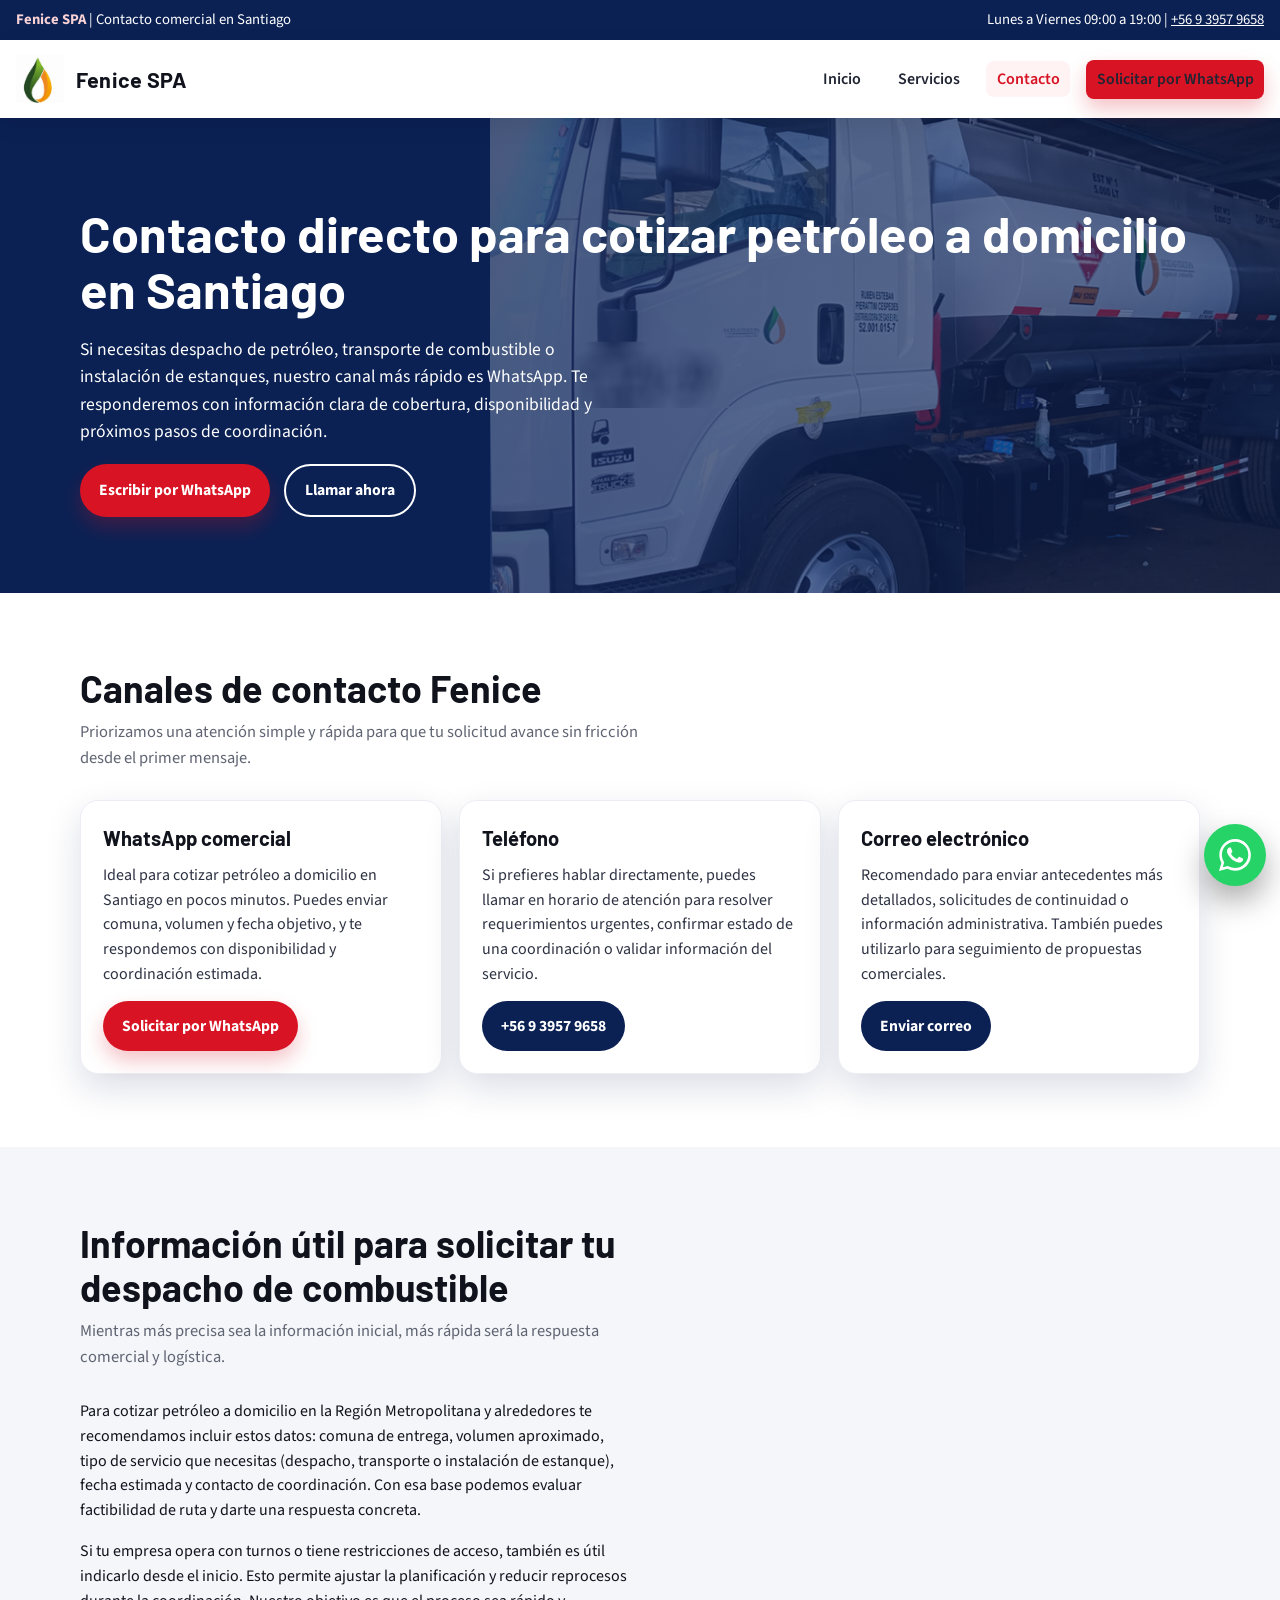
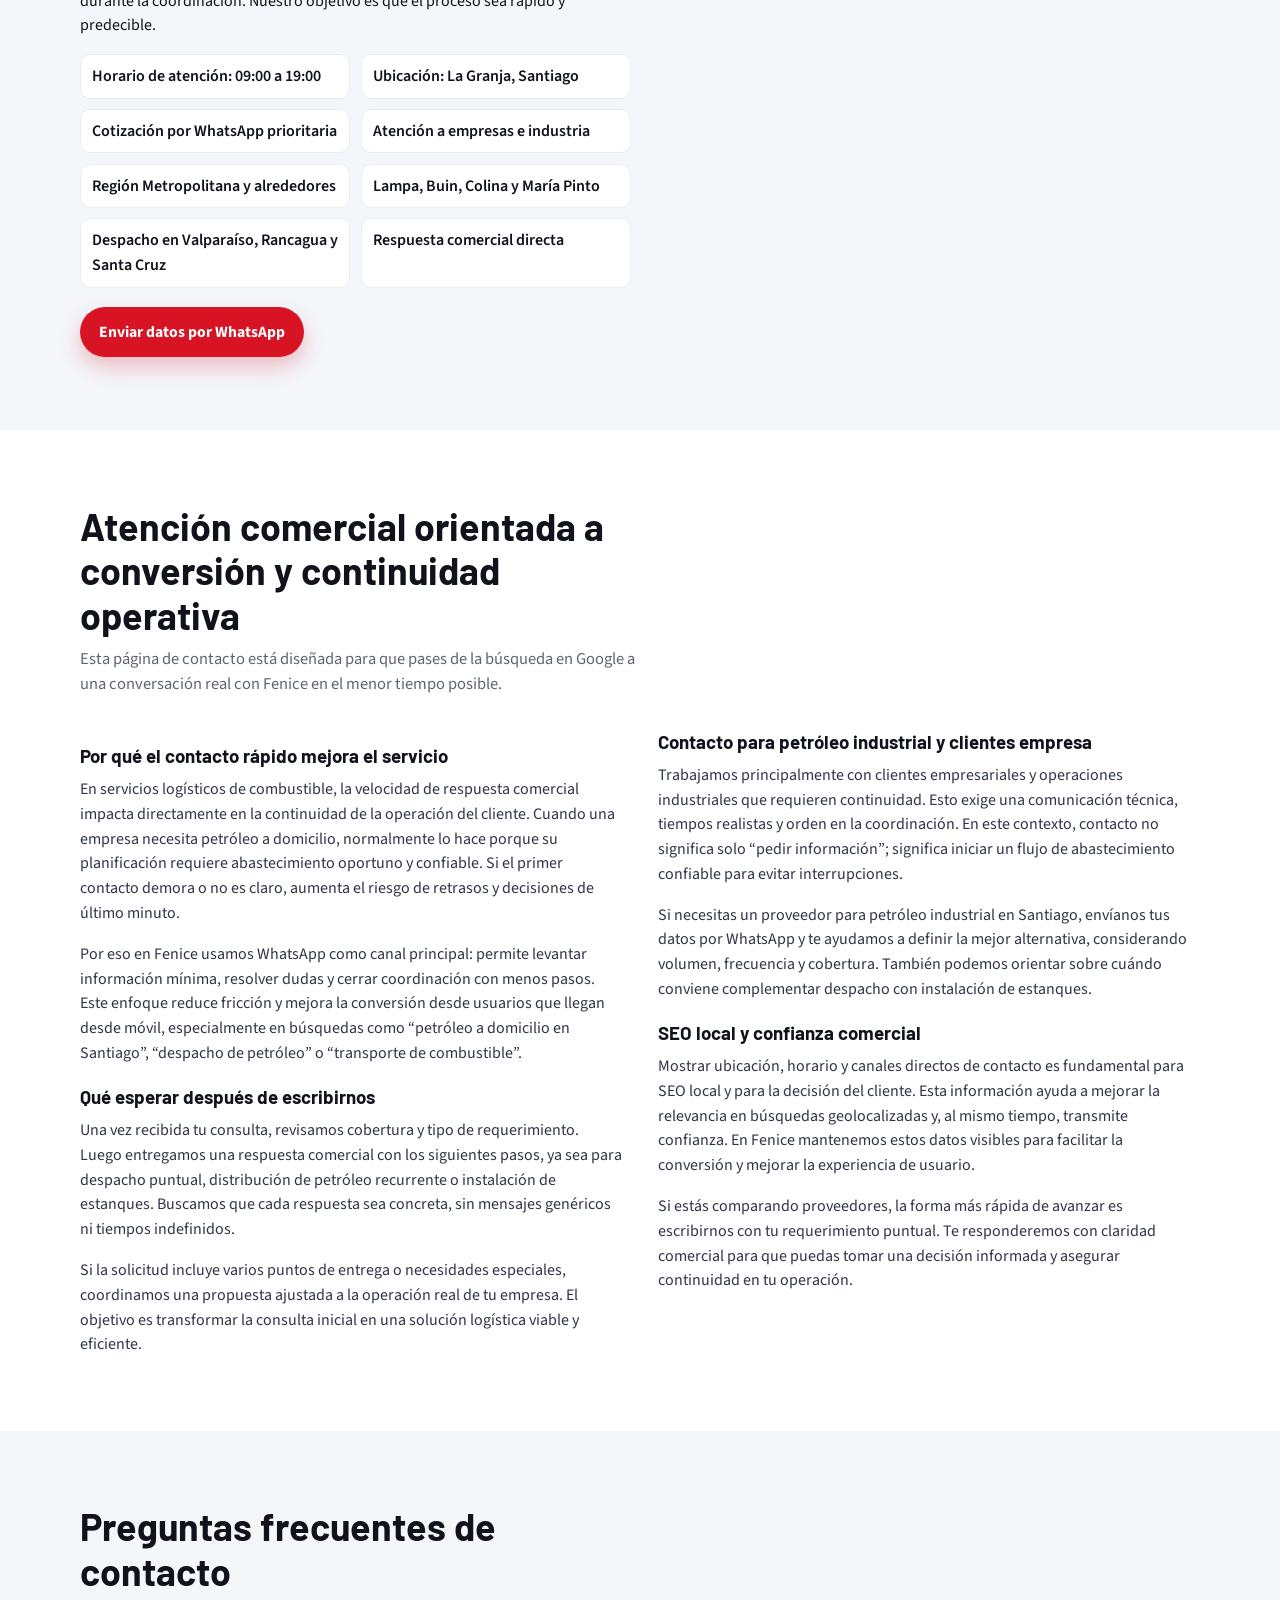
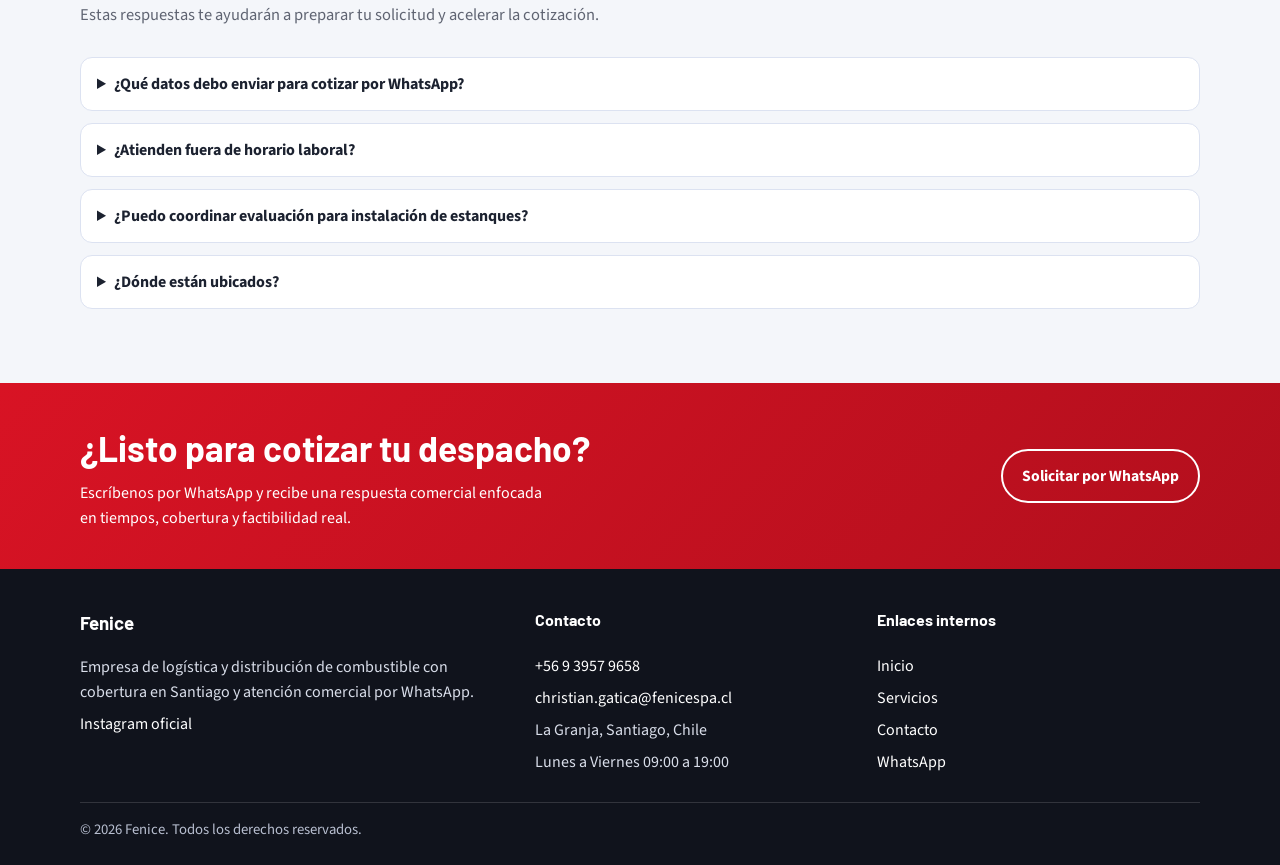
==== contacto.html @ d40573ff "feat: optimiza sitio fenicespa (seo ux conversion whatsapp)" ====
<!DOCTYPE html>
<html lang="es-CL">
<head>
  <meta charset="utf-8">
  <meta name="viewport" content="width=device-width, initial-scale=1">
  <title>Contacto Fenice SPA | Cotiza Petróleo a Domicilio en Santiago</title>
  <meta name="description" content="Contacto directo de Fenice SPA para cotizar petróleo a domicilio, transporte de combustible e instalación de estanques en Santiago. WhatsApp y teléfono disponibles.">
  <meta name="keywords" content="contacto petróleo a domicilio en Santiago, cotizar despacho de petróleo, WhatsApp combustible, Fenice SPA">
  <link rel="canonical" href="https://fenicespa.cl/contacto.html">
  <meta property="og:type" content="website">
  <meta property="og:title" content="Contacto Fenice SPA | Cotiza Petróleo a Domicilio">
  <meta property="og:description" content="Habla por WhatsApp con Fenice SPA y coordina tu despacho de combustible en Santiago.">
  <meta property="og:url" content="https://fenicespa.cl/contacto.html">
  <meta property="og:image" content="https://fenicespa.cl/img/carousel-bg-1.jpg">
  <meta name="twitter:card" content="summary_large_image">
  <meta name="twitter:title" content="Contacto Fenice SPA | Cotiza Petróleo a Domicilio">
  <meta name="twitter:description" content="Canales de contacto para despacho de petróleo y transporte de combustible en Santiago.">
  <link rel="icon" href="img/favicon.ico" type="image/x-icon">
  <link rel="preconnect" href="https://fonts.googleapis.com">
  <link rel="preconnect" href="https://fonts.gstatic.com" crossorigin>
  <link href="https://fonts.googleapis.com/css2?family=Barlow:wght@600;700;800&amp;family=Source+Sans+3:wght@400;600;700&amp;display=swap" rel="stylesheet">
  <link rel="stylesheet" href="css/style.css">
  <script type="application/ld+json">
    {
      "@context": "https://schema.org",
      "@graph": [
        {
          "@type": "LocalBusiness",
          "@id": "https://fenicespa.cl/#business",
          "name": "Fenice SPA",
          "url": "https://fenicespa.cl/",
          "telephone": "+56 9 3957 9658",
          "email": "christian.gatica@fenicespa.cl",
          "address": {
            "@type": "PostalAddress",
            "addressLocality": "La Granja",
            "addressRegion": "Santiago",
            "addressCountry": "CL"
          },
          "areaServed": [
            "Región Metropolitana",
            "Lampa",
            "Buin",
            "Colina",
            "María Pinto",
            "Valparaíso",
            "Rancagua",
            "Santa Cruz"
          ],
          "openingHours": "Mo-Fr 09:00-19:00",
          "contactPoint": {
            "@type": "ContactPoint",
            "telephone": "+56 9 3957 9658",
            "contactType": "customer service",
            "availableLanguage": "es"
          }
        },
        {
          "@type": "ContactPage",
          "name": "Contacto Fenice SPA",
          "url": "https://fenicespa.cl/contacto.html",
          "mainEntity": { "@id": "https://fenicespa.cl/#business" }
        },
        {
          "@type": "FAQPage",
          "mainEntity": [
            {
              "@type": "Question",
              "name": "¿Qué datos debo enviar para cotizar por WhatsApp?",
              "acceptedAnswer": {
                "@type": "Answer",
                "text": "Para cotizar rápido, envía comuna, volumen aproximado, tipo de servicio requerido y fecha estimada de despacho."
              }
            },
            {
              "@type": "Question",
              "name": "¿Atienden fuera de horario laboral?",
              "acceptedAnswer": {
                "@type": "Answer",
                "text": "El horario de atención comercial es de lunes a viernes de 09:00 a 19:00."
              }
            },
            {
              "@type": "Question",
              "name": "¿Puedo pedir visita para evaluar instalación de estanques?",
              "acceptedAnswer": {
                "@type": "Answer",
                "text": "Sí. Se puede coordinar una evaluación para definir la mejor alternativa de estanque según el consumo y espacio disponible."
              }
            }
          ]
        }
      ]
    }
  </script>
</head>
<body data-default-service="general">
  <a class="skip-link" href="#contenido">Ir al contenido principal</a>

  <div class="topbar">
    <div class="container">
      <div><strong>Fenice SPA</strong> | Contacto comercial en Santiago</div>
      <div>Lunes a Viernes 09:00 a 19:00 | <a href="tel:+56939579658">+56 9 3957 9658</a></div>
    </div>
  </div>

  <header class="site-header">
    <div class="container nav-wrap">
      <a class="brand" href="index.html" aria-label="Fenice SPA inicio">
        <img src="img/icon1.png" loading="eager" alt="Logo de Fenice SPA">
        <span>Fenice SPA</span>
      </a>
      <button class="menu-toggle" aria-label="Abrir menú" aria-expanded="false" aria-controls="menu-principal">
        <span></span><span></span><span></span>
      </button>
      <ul class="nav-links" id="menu-principal">
        <li><a href="index.html">Inicio</a></li>
        <li><a href="service.html">Servicios</a></li>
        <li><a href="contacto.html" aria-current="page">Contacto</a></li>
        <li><a class="btn btn-primary js-wa-link" href="https://wa.me/56939579658">Solicitar por WhatsApp</a></li>
      </ul>
    </div>
  </header>

  <main id="contenido">
    <section class="hero hero-contact">
      <div class="container">
        <h1>Contacto directo para cotizar petróleo a domicilio en Santiago</h1>
        <p>
          Si necesitas despacho de petróleo, transporte de combustible o instalación de estanques, nuestro canal más rápido es WhatsApp.
          Te responderemos con información clara de cobertura, disponibilidad y próximos pasos de coordinación.
        </p>
        <div class="hero-cta">
          <a class="btn btn-primary js-wa-link" href="https://wa.me/56939579658">Escribir por WhatsApp</a>
          <a class="btn btn-outline" href="tel:+56939579658">Llamar ahora</a>
        </div>
      </div>
    </section>

    <section class="section" id="canales-contacto">
      <div class="container">
        <header class="section-header">
          <h2>Canales de contacto Fenice</h2>
          <p>
            Priorizamos una atención simple y rápida para que tu solicitud avance sin fricción desde el primer mensaje.
          </p>
        </header>

        <div class="grid grid-3">
          <article class="card">
            <h3>WhatsApp comercial</h3>
            <p>
              Ideal para cotizar petróleo a domicilio en Santiago en pocos minutos. Puedes enviar comuna, volumen y fecha objetivo,
              y te respondemos con disponibilidad y coordinación estimada.
            </p>
            <div class="card-actions">
              <a class="btn btn-primary js-wa-link" href="https://wa.me/56939579658">Solicitar por WhatsApp</a>
            </div>
          </article>

          <article class="card">
            <h3>Teléfono</h3>
            <p>
              Si prefieres hablar directamente, puedes llamar en horario de atención para resolver requerimientos urgentes,
              confirmar estado de una coordinación o validar información del servicio.
            </p>
            <div class="card-actions">
              <a class="btn btn-secondary" href="tel:+56939579658">+56 9 3957 9658</a>
            </div>
          </article>

          <article class="card">
            <h3>Correo electrónico</h3>
            <p>
              Recomendado para enviar antecedentes más detallados, solicitudes de continuidad o información administrativa.
              También puedes utilizarlo para seguimiento de propuestas comerciales.
            </p>
            <div class="card-actions">
              <a class="btn btn-secondary" href="mailto:christian.gatica@fenicespa.cl">Enviar correo</a>
            </div>
          </article>
        </div>
      </div>
    </section>

    <section class="section section-light" id="datos-utiles">
      <div class="container grid grid-2">
        <div>
          <header class="section-header">
            <h2>Información útil para solicitar tu despacho de combustible</h2>
            <p>
              Mientras más precisa sea la información inicial, más rápida será la respuesta comercial y logística.
            </p>
          </header>
          <p>
            Para cotizar petróleo a domicilio en la Región Metropolitana y alrededores te recomendamos incluir estos datos: comuna de entrega, volumen aproximado,
            tipo de servicio que necesitas (despacho, transporte o instalación de estanque), fecha estimada y contacto de coordinación.
            Con esa base podemos evaluar factibilidad de ruta y darte una respuesta concreta.
          </p>
          <p>
            Si tu empresa opera con turnos o tiene restricciones de acceso, también es útil indicarlo desde el inicio. Esto permite ajustar
            la planificación y reducir reprocesos durante la coordinación. Nuestro objetivo es que el proceso sea rápido y predecible.
          </p>
          <ul class="coverage-list">
            <li>Horario de atención: 09:00 a 19:00</li>
            <li>Ubicación: La Granja, Santiago</li>
            <li>Cotización por WhatsApp prioritaria</li>
            <li>Atención a empresas e industria</li>
            <li>Región Metropolitana y alrededores</li>
            <li>Lampa, Buin, Colina y María Pinto</li>
            <li>Despacho en Valparaíso, Rancagua y Santa Cruz</li>
            <li>Respuesta comercial directa</li>
          </ul>
          <a class="btn btn-primary js-wa-link" href="https://wa.me/56939579658">Enviar datos por WhatsApp</a>
        </div>
        <div>
          <iframe
            class="map-embed"
            loading="lazy"
            title="Ubicación referencial de Fenice en La Granja, Santiago"
            referrerpolicy="no-referrer-when-downgrade"
            src="https://www.google.com/maps?q=La+Granja,+Santiago,+Chile&amp;output=embed"></iframe>
        </div>
      </div>
    </section>

    <section class="section" id="contenido-contacto">
      <div class="container">
        <header class="section-header">
          <h2>Atención comercial orientada a conversión y continuidad operativa</h2>
          <p>
            Esta página de contacto está diseñada para que pases de la búsqueda en Google a una conversación real con Fenice en el menor tiempo posible.
          </p>
        </header>

        <div class="content-columns">
          <h3>Por qué el contacto rápido mejora el servicio</h3>
          <p>
            En servicios logísticos de combustible, la velocidad de respuesta comercial impacta directamente en la continuidad de la operación del cliente.
            Cuando una empresa necesita petróleo a domicilio, normalmente lo hace porque su planificación requiere abastecimiento oportuno y confiable.
            Si el primer contacto demora o no es claro, aumenta el riesgo de retrasos y decisiones de último minuto.
          </p>
          <p>
            Por eso en Fenice usamos WhatsApp como canal principal: permite levantar información mínima, resolver dudas y cerrar coordinación con menos pasos.
            Este enfoque reduce fricción y mejora la conversión desde usuarios que llegan desde móvil, especialmente en búsquedas como
            “petróleo a domicilio en Santiago”, “despacho de petróleo” o “transporte de combustible”.
          </p>

          <h3>Qué esperar después de escribirnos</h3>
          <p>
            Una vez recibida tu consulta, revisamos cobertura y tipo de requerimiento. Luego entregamos una respuesta comercial con los siguientes pasos,
            ya sea para despacho puntual, distribución de petróleo recurrente o instalación de estanques. Buscamos que cada respuesta sea concreta,
            sin mensajes genéricos ni tiempos indefinidos.
          </p>
          <p>
            Si la solicitud incluye varios puntos de entrega o necesidades especiales, coordinamos una propuesta ajustada a la operación real de tu empresa.
            El objetivo es transformar la consulta inicial en una solución logística viable y eficiente.
          </p>

          <h3>Contacto para petróleo industrial y clientes empresa</h3>
          <p>
            Trabajamos principalmente con clientes empresariales y operaciones industriales que requieren continuidad. Esto exige una comunicación técnica,
            tiempos realistas y orden en la coordinación. En este contexto, contacto no significa solo “pedir información”; significa iniciar un flujo
            de abastecimiento confiable para evitar interrupciones.
          </p>
          <p>
            Si necesitas un proveedor para petróleo industrial en Santiago, envíanos tus datos por WhatsApp y te ayudamos a definir la mejor alternativa,
            considerando volumen, frecuencia y cobertura. También podemos orientar sobre cuándo conviene complementar despacho con instalación de estanques.
          </p>

          <h3>SEO local y confianza comercial</h3>
          <p>
            Mostrar ubicación, horario y canales directos de contacto es fundamental para SEO local y para la decisión del cliente.
            Esta información ayuda a mejorar la relevancia en búsquedas geolocalizadas y, al mismo tiempo, transmite confianza.
            En Fenice mantenemos estos datos visibles para facilitar la conversión y mejorar la experiencia de usuario.
          </p>
          <p>
            Si estás comparando proveedores, la forma más rápida de avanzar es escribirnos con tu requerimiento puntual.
            Te responderemos con claridad comercial para que puedas tomar una decisión informada y asegurar continuidad en tu operación.
          </p>
        </div>
      </div>
    </section>

    <section class="section section-light" id="faq-contacto">
      <div class="container">
        <header class="section-header">
          <h2>Preguntas frecuentes de contacto</h2>
          <p>Estas respuestas te ayudarán a preparar tu solicitud y acelerar la cotización.</p>
        </header>
        <div class="faq">
          <details>
            <summary>¿Qué datos debo enviar para cotizar por WhatsApp?</summary>
            <p>Comuna, volumen aproximado, tipo de servicio requerido y fecha estimada. Con eso podemos responder de forma más precisa.</p>
          </details>
          <details>
            <summary>¿Atienden fuera de horario laboral?</summary>
            <p>El horario de atención comercial es de lunes a viernes de 09:00 a 19:00.</p>
          </details>
          <details>
            <summary>¿Puedo coordinar evaluación para instalación de estanques?</summary>
            <p>Sí. Podemos revisar tu necesidad de almacenamiento y orientar la alternativa más conveniente para tu operación.</p>
          </details>
          <details>
            <summary>¿Dónde están ubicados?</summary>
            <p>Fenice opera desde La Granja, Santiago de Chile, con cobertura en distintas comunas del área metropolitana.</p>
          </details>
        </div>
      </div>
    </section>

    <section class="cta-band">
      <div class="container">
        <div>
          <h2>¿Listo para cotizar tu despacho?</h2>
          <p>Escríbenos por WhatsApp y recibe una respuesta comercial enfocada en tiempos, cobertura y factibilidad real.</p>
        </div>
        <a class="btn btn-outline js-wa-link" href="https://wa.me/56939579658">Solicitar por WhatsApp</a>
      </div>
    </section>
  </main>

  <footer class="footer">
    <div class="container">
      <div class="footer-grid">
        <section>
          <h3>Fenice</h3>
          <p>Empresa de logística y distribución de combustible con cobertura en Santiago y atención comercial por WhatsApp.</p>
          <p><a href="https://www.instagram.com/fenice.spa/" rel="noopener" target="_blank">Instagram oficial</a></p>
        </section>
        <section>
          <h4>Contacto</h4>
          <ul>
            <li><a href="tel:+56939579658">+56 9 3957 9658</a></li>
            <li><a href="mailto:christian.gatica@fenicespa.cl">christian.gatica@fenicespa.cl</a></li>
            <li>La Granja, Santiago, Chile</li>
            <li>Lunes a Viernes 09:00 a 19:00</li>
          </ul>
        </section>
        <section>
          <h4>Enlaces internos</h4>
          <ul>
            <li><a href="index.html">Inicio</a></li>
            <li><a href="service.html">Servicios</a></li>
            <li><a href="contacto.html">Contacto</a></li>
            <li><a class="js-wa-link" href="https://wa.me/56939579658">WhatsApp</a></li>
          </ul>
        </section>
      </div>
      <div class="copyright">
        © <span id="year-contact">2026</span> Fenice. Todos los derechos reservados.
      </div>
    </div>
  </footer>

  <a class="whatsapp-float js-wa-link" href="https://wa.me/56939579658" aria-label="Abrir WhatsApp de Fenice" rel="noopener" target="_blank">
    <svg viewBox="0 0 24 24" aria-hidden="true"><path d="M20.52 3.48A11.8 11.8 0 0 0 12.1 0C5.56 0 .23 5.32.23 11.86c0 2.09.55 4.13 1.58 5.93L0 24l6.38-1.67a11.85 11.85 0 0 0 5.67 1.45h.01c6.54 0 11.87-5.32 11.87-11.86 0-3.17-1.24-6.15-3.41-8.44Zm-8.46 18.3h-.01a9.86 9.86 0 0 1-5.01-1.37l-.36-.21-3.79 1 1.01-3.69-.23-.38a9.83 9.83 0 0 1-1.5-5.27c0-5.45 4.43-9.88 9.89-9.88 2.64 0 5.12 1.03 6.99 2.89a9.8 9.8 0 0 1 2.9 7c0 5.45-4.44 9.91-9.89 9.91Zm5.43-7.4c-.3-.15-1.76-.87-2.04-.97-.27-.1-.47-.15-.66.15-.2.3-.77.97-.94 1.17-.17.2-.35.22-.65.07-.3-.15-1.26-.46-2.39-1.46a9.04 9.04 0 0 1-1.67-2.08c-.18-.3-.02-.46.13-.61.14-.14.3-.35.45-.52.15-.18.2-.3.3-.5.1-.2.05-.37-.02-.52-.08-.15-.67-1.63-.93-2.23-.24-.57-.48-.49-.66-.5h-.56c-.2 0-.52.08-.79.38-.27.3-1.04 1.02-1.04 2.5 0 1.47 1.07 2.9 1.22 3.1.15.2 2.1 3.21 5.1 4.5.71.31 1.27.5 1.7.64.71.22 1.35.19 1.86.11.57-.08 1.76-.72 2-1.42.25-.7.25-1.3.17-1.42-.07-.12-.27-.2-.57-.35Z"/></svg>
    <span class="visually-hidden">WhatsApp</span>
  </a>

  <div class="mobile-cta" aria-label="Acciones rápidas">
    <a class="btn btn-primary js-wa-link" href="https://wa.me/56939579658">WhatsApp</a>
    <a class="btn btn-secondary" href="tel:+56939579658">Llamar ahora</a>
  </div>

  <script src="js/main.js?v=20260326-3" defer></script>
</body>
</html>
---- css/style.css ----
:root {
  --primary: #d81324;
  --secondary: #0b2154;
  --light: #f4f6fa;
  --dark: #10131c;
  --success: #13854c;
  --muted: #5f6472;
  --radius: 18px;
  --shadow: 0 14px 35px rgba(11, 33, 84, 0.15);
  --container: min(1120px, 92vw);
}

* {
  box-sizing: border-box;
}

html {
  scroll-behavior: smooth;
}

body {
  margin: 0;
  font-family: "Source Sans 3", "Segoe UI", sans-serif;
  color: var(--dark);
  background: #ffffff;
  line-height: 1.55;
}

a {
  color: inherit;
}

img {
  max-width: 100%;
  display: block;
}

.skip-link {
  position: absolute;
  left: -999px;
  top: 0;
  background: var(--dark);
  color: #fff;
  padding: 0.75rem 1rem;
  z-index: 2000;
}

.skip-link:focus {
  left: 0.5rem;
  top: 0.5rem;
}

.container {
  width: var(--container);
  margin: 0 auto;
}

/* Use wider spacing in top navigation bars so content sits closer to screen edges. */
.topbar .container,
.site-header .container.nav-wrap {
  width: min(1760px, 97.5vw);
}

.topbar {
  background: var(--secondary);
  color: #fff;
  font-size: 0.92rem;
}

.topbar .container {
  display: flex;
  justify-content: space-between;
  align-items: center;
  gap: 0.8rem;
  padding: 0.55rem 0;
  flex-wrap: wrap;
}

.topbar strong {
  color: #f9d2d5;
}

.site-header {
  position: sticky;
  top: 0;
  z-index: 1100;
  background: #fff;
  box-shadow: 0 8px 22px rgba(17, 17, 17, 0.08);
}

.nav-wrap {
  display: flex;
  align-items: center;
  justify-content: space-between;
  gap: 0.8rem;
  min-height: 78px;
}

.brand {
  display: inline-flex;
  align-items: center;
  gap: 0.75rem;
  text-decoration: none;
}

.brand img {
  width: 48px;
  height: 48px;
}

.brand span {
  font-family: "Barlow", sans-serif;
  font-weight: 700;
  font-size: 1.35rem;
  letter-spacing: 0.01em;
}

.menu-toggle {
  border: 1px solid #d6dbe8;
  border-radius: 10px;
  background: #fff;
  padding: 0.55rem 0.7rem;
  display: none;
  cursor: pointer;
}

.menu-toggle span {
  display: block;
  width: 20px;
  height: 2px;
  margin: 3px 0;
  background: var(--dark);
}

.nav-links {
  display: flex;
  align-items: center;
  gap: 1rem;
  list-style: none;
  margin: 0;
  padding: 0;
}

.nav-links a {
  text-decoration: none;
  font-weight: 600;
  color: #202533;
  padding: 0.45rem 0.65rem;
  border-radius: 8px;
}

.nav-links a[aria-current="page"],
.nav-links a:hover,
.nav-links a:focus-visible {
  color: var(--primary);
  background: #fff3f4;
}

.btn {
  display: inline-flex;
  align-items: center;
  justify-content: center;
  gap: 0.45rem;
  border-radius: 999px;
  border: 0;
  padding: 0.8rem 1.2rem;
  text-decoration: none;
  cursor: pointer;
  pointer-events: auto;
  position: relative;
  z-index: 3;
  font-weight: 700;
  font-size: 0.98rem;
  transition: transform 0.2s ease, box-shadow 0.2s ease;
}

.btn:hover,
.btn:focus-visible {
  transform: translateY(-1px);
}

.btn-primary {
  background: var(--primary);
  color: #fff;
  box-shadow: 0 10px 20px rgba(216, 19, 36, 0.25);
}

.btn-primary:hover,
.btn-primary:focus-visible {
  box-shadow: 0 14px 24px rgba(216, 19, 36, 0.3);
}

.btn-secondary {
  background: var(--secondary);
  color: #fff;
}

.btn-outline {
  border: 2px solid #fff;
  color: #fff;
  background: transparent;
}

.hero {
  position: relative;
  color: #fff;
  background:
    linear-gradient(115deg, rgba(11, 33, 84, 0.9), rgba(11, 33, 84, 0.5)),
    url("../img/carousel-bg-1.jpg") center / cover no-repeat;
}

.hero-contact {
  background:
    linear-gradient(108deg, rgba(11, 33, 84, 0.86), rgba(11, 33, 84, 0.55)),
    url("../img/service-1.jpg") right center / auto 125% no-repeat,
    #0b2154;
}

.hero .container {
  padding: 5.4rem 0 4.7rem;
}

.hero h1 {
  margin: 0;
  font-family: "Barlow", sans-serif;
  font-size: clamp(1.85rem, 5.8vw, 3.15rem);
  line-height: 1.12;
}

.hero p {
  margin: 1.15rem 0;
  max-width: 58ch;
  font-size: 1.1rem;
}

.hero-list {
  margin: 1.2rem 0 1.6rem;
  padding: 0;
  list-style: none;
  display: grid;
  grid-template-columns: repeat(2, minmax(0, 1fr));
  gap: 0.55rem;
  max-width: 700px;
}

.hero-list li {
  background: rgba(255, 255, 255, 0.13);
  border: 1px solid rgba(255, 255, 255, 0.22);
  border-radius: 12px;
  padding: 0.6rem 0.7rem;
  font-weight: 600;
}

.hero-cta {
  display: flex;
  gap: 0.85rem;
  flex-wrap: wrap;
}

.section {
  padding: 4.6rem 0;
}

.section-light {
  background: var(--light);
}

.section-header {
  max-width: 70ch;
  margin-bottom: 1.8rem;
}

.section-header h2 {
  margin: 0 0 0.6rem;
  font-family: "Barlow", sans-serif;
  font-size: clamp(1.55rem, 3vw, 2.35rem);
  line-height: 1.18;
}

.section-header p {
  margin: 0;
  color: var(--muted);
  font-size: 1.03rem;
}

.grid {
  display: grid;
  gap: 1.1rem;
}

.service-grid {
  align-items: stretch;
}

.grid-3 {
  grid-template-columns: repeat(3, minmax(0, 1fr));
}

.grid-2 {
  grid-template-columns: repeat(2, minmax(0, 1fr));
}

.card {
  background: #fff;
  border-radius: var(--radius);
  padding: 1.35rem;
  box-shadow: var(--shadow);
  border: 1px solid #eceef4;
}

.card h3 {
  margin: 0 0 0.55rem;
  font-family: "Barlow", sans-serif;
  font-size: 1.26rem;
}

.card p {
  margin: 0 0 0.9rem;
  color: #2d3242;
}

.card ul {
  margin: 0 0 1rem;
  padding-left: 1.1rem;
}

.card li {
  margin-bottom: 0.35rem;
}

.card-actions {
  display: flex;
  gap: 0.65rem;
  flex-wrap: wrap;
  position: relative;
  z-index: 3;
}

.service-image {
  width: 100%;
  height: 250px;
  border-radius: 14px;
  object-fit: cover;
  object-position: center;
  background: #e8edf6;
}

.service-card {
  display: flex;
  flex-direction: column;
  height: 100%;
}

.service-card .card-actions {
  margin-top: auto;
}

.service-card .btn {
  min-height: 52px;
}

.service-card--truck .service-image {
  object-position: center 52%;
}

.service-card--transport .service-image {
  object-position: center 48%;
}

.service-card--tank .service-image {
  object-position: center 50%;
}

.coverage-list {
  display: grid;
  grid-template-columns: repeat(2, minmax(0, 1fr));
  gap: 0.65rem;
  margin: 1rem 0 1.2rem;
  padding: 0;
  list-style: none;
}

.coverage-list li {
  background: #fff;
  border-radius: 10px;
  border: 1px solid #e9edf7;
  padding: 0.55rem 0.7rem;
  font-weight: 600;
}

.map-embed {
  width: 100%;
  min-height: 340px;
  border: 0;
  border-radius: var(--radius);
}

.process {
  counter-reset: step;
}

.process .card h3::before {
  counter-increment: step;
  content: counter(step) ". ";
  color: var(--primary);
}

.content-columns {
  columns: 2;
  gap: 2.2rem;
}

.content-columns h3 {
  break-after: avoid;
  margin: 0.9rem 0 0.45rem;
  font-family: "Barlow", sans-serif;
}

.content-columns p {
  margin: 0 0 1rem;
  color: #2f3546;
}

.faq {
  display: grid;
  gap: 0.75rem;
}

.faq details {
  background: #fff;
  border: 1px solid #dce2f1;
  border-radius: 12px;
  padding: 0.85rem 1rem;
}

.faq summary {
  cursor: pointer;
  font-weight: 700;
  color: #1c2230;
}

.faq p {
  margin: 0.7rem 0 0;
  color: #364059;
}

.cta-band {
  background: linear-gradient(130deg, var(--primary), #b20f1d);
  color: #fff;
}

.cta-band .container {
  display: flex;
  justify-content: space-between;
  align-items: center;
  gap: 1rem;
  flex-wrap: wrap;
  padding: 2.4rem 0;
}

.cta-band h2 {
  margin: 0;
  font-family: "Barlow", sans-serif;
  font-size: clamp(1.45rem, 3.8vw, 2.2rem);
}

.cta-band p {
  margin: 0.35rem 0 0;
  max-width: 60ch;
}

.footer {
  background: var(--dark);
  color: #d9deea;
}

.footer .container {
  padding: 2.4rem 0 1.4rem;
}

.footer-grid {
  display: grid;
  grid-template-columns: 1.35fr 1fr 1fr;
  gap: 1.2rem;
}

.footer h3,
.footer h4 {
  margin-top: 0;
  font-family: "Barlow", sans-serif;
  color: #fff;
}

.footer p,
.footer li {
  margin: 0.45rem 0;
}

.footer ul {
  list-style: none;
  padding: 0;
  margin: 0;
}

.footer a {
  color: #fff;
  text-decoration: none;
}

.footer a:hover,
.footer a:focus-visible {
  color: #ffd0d5;
}

.copyright {
  border-top: 1px solid rgba(255, 255, 255, 0.14);
  margin-top: 1.3rem;
  padding-top: 1rem;
  font-size: 0.92rem;
  color: #b8bfd0;
}

.whatsapp-float {
  position: fixed;
  right: 14px;
  bottom: 14px;
  width: 62px;
  height: 62px;
  z-index: 1200;
  border-radius: 50%;
  display: inline-flex;
  align-items: center;
  justify-content: center;
  background: #25d366;
  box-shadow: 0 15px 30px rgba(17, 17, 17, 0.35);
}

.whatsapp-float svg {
  width: 32px;
  height: 32px;
  fill: #fff;
}

.mobile-cta {
  display: none;
}

.visually-hidden {
  position: absolute;
  width: 1px;
  height: 1px;
  padding: 0;
  margin: -1px;
  overflow: hidden;
  clip: rect(0, 0, 0, 0);
  white-space: nowrap;
  border: 0;
}

@media (max-width: 1024px) {
  .grid-3 {
    grid-template-columns: repeat(2, minmax(0, 1fr));
  }

  .content-columns {
    columns: 1;
  }

  .footer-grid {
    grid-template-columns: repeat(2, minmax(0, 1fr));
  }
}

@media (max-width: 768px) {
  .menu-toggle {
    display: inline-block;
  }

  .nav-links {
    position: absolute;
    left: 0;
    right: 0;
    top: 78px;
    background: #fff;
    border-bottom: 1px solid #ebeff8;
    flex-direction: column;
    align-items: flex-start;
    padding: 0.7rem 4vw 1rem;
    gap: 0.35rem;
    display: none;
  }

  .nav-links.is-open {
    display: flex;
  }

  .hero .container {
    padding: 4.2rem 0 3.7rem;
  }

  .hero-contact {
    background:
      linear-gradient(115deg, rgba(11, 33, 84, 0.9), rgba(11, 33, 84, 0.58)),
      url("../img/service-1.jpg") center / cover no-repeat;
  }

  .hero-list {
    grid-template-columns: 1fr;
  }

  .service-image {
    height: 220px;
  }

  .grid-3,
  .grid-2,
  .coverage-list,
  .footer-grid {
    grid-template-columns: 1fr;
  }

  .section {
    padding: 3.8rem 0;
  }

  .mobile-cta {
    position: fixed;
    left: 0;
    right: 0;
    bottom: 0;
    background: rgba(11, 33, 84, 0.98);
    padding: 0.55rem 0.7rem;
    display: grid;
    grid-template-columns: 1fr 1fr;
    gap: 0.5rem;
    z-index: 1150;
  }

  .mobile-cta .btn {
    border-radius: 10px;
    padding: 0.75rem 0.65rem;
    font-size: 0.9rem;
  }

  .whatsapp-float {
    bottom: 78px;
  }

  .footer .container {
    padding-bottom: 5.8rem;
  }
}
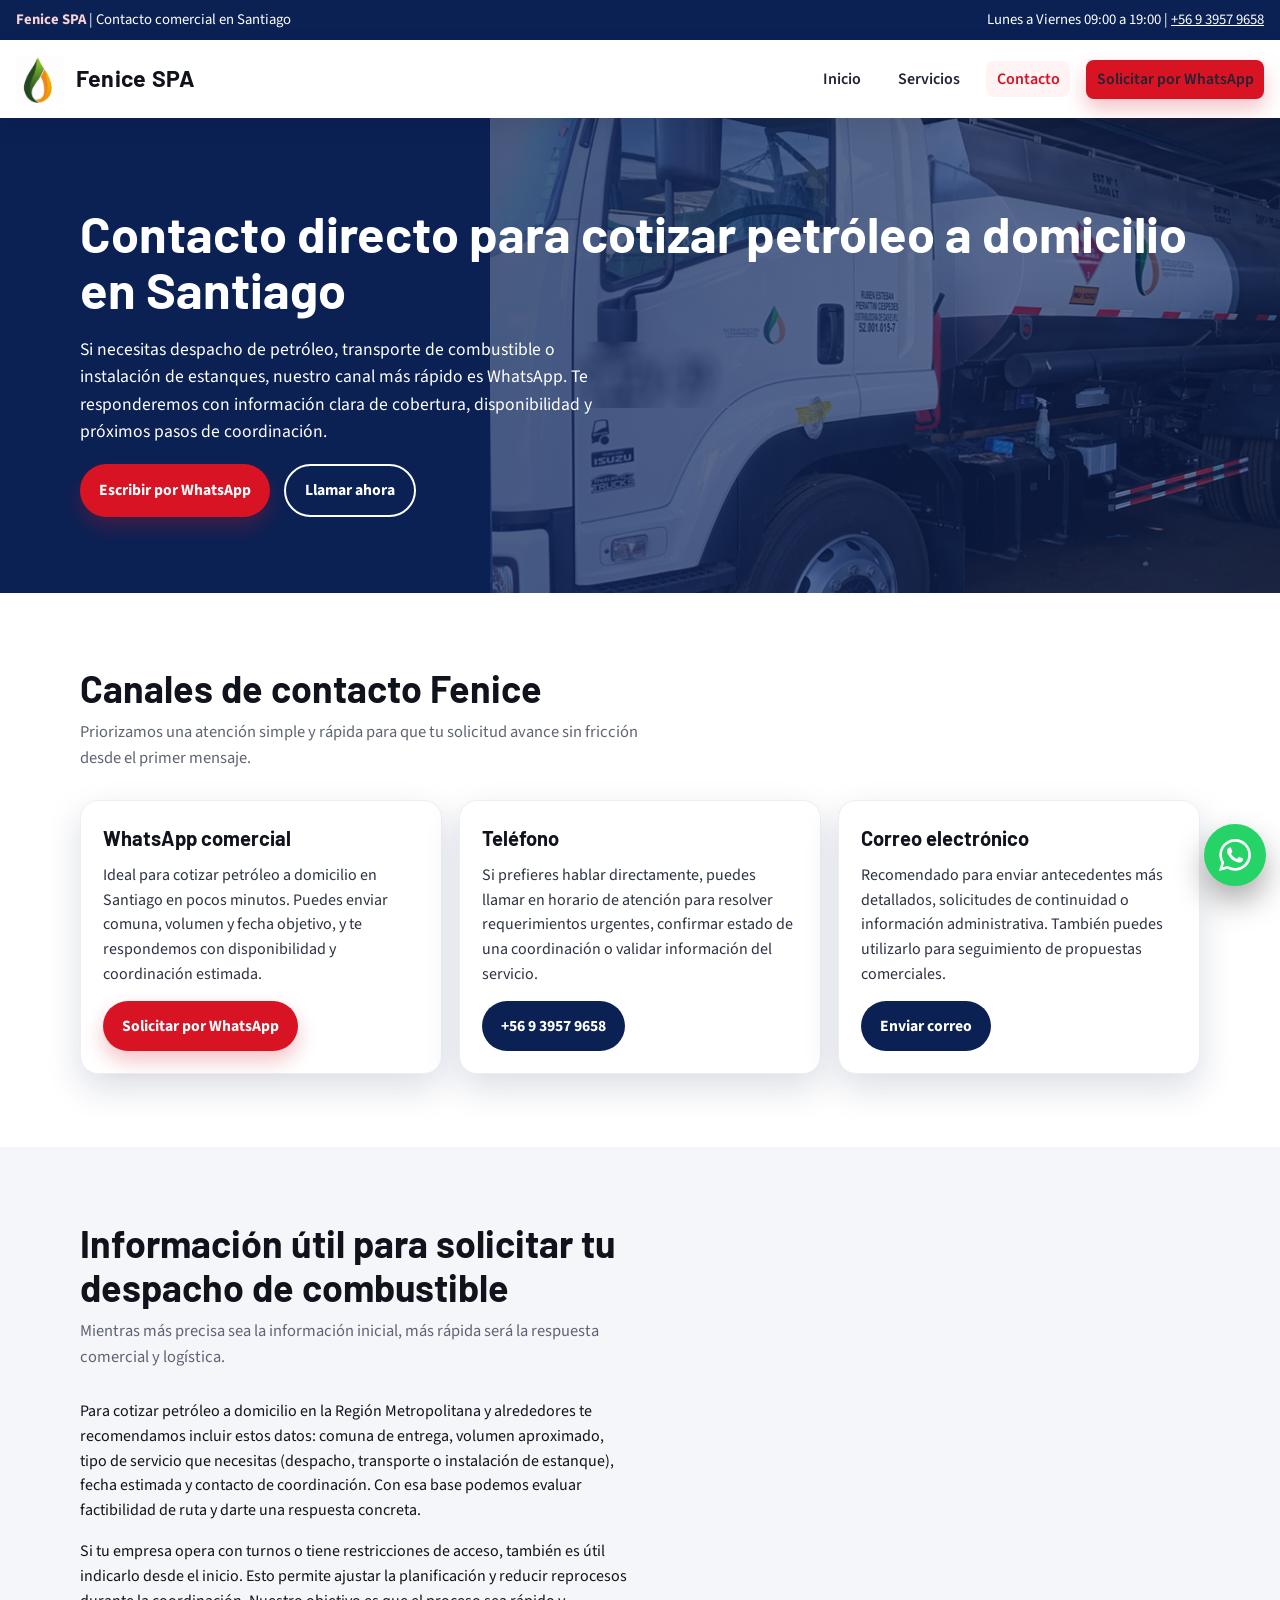
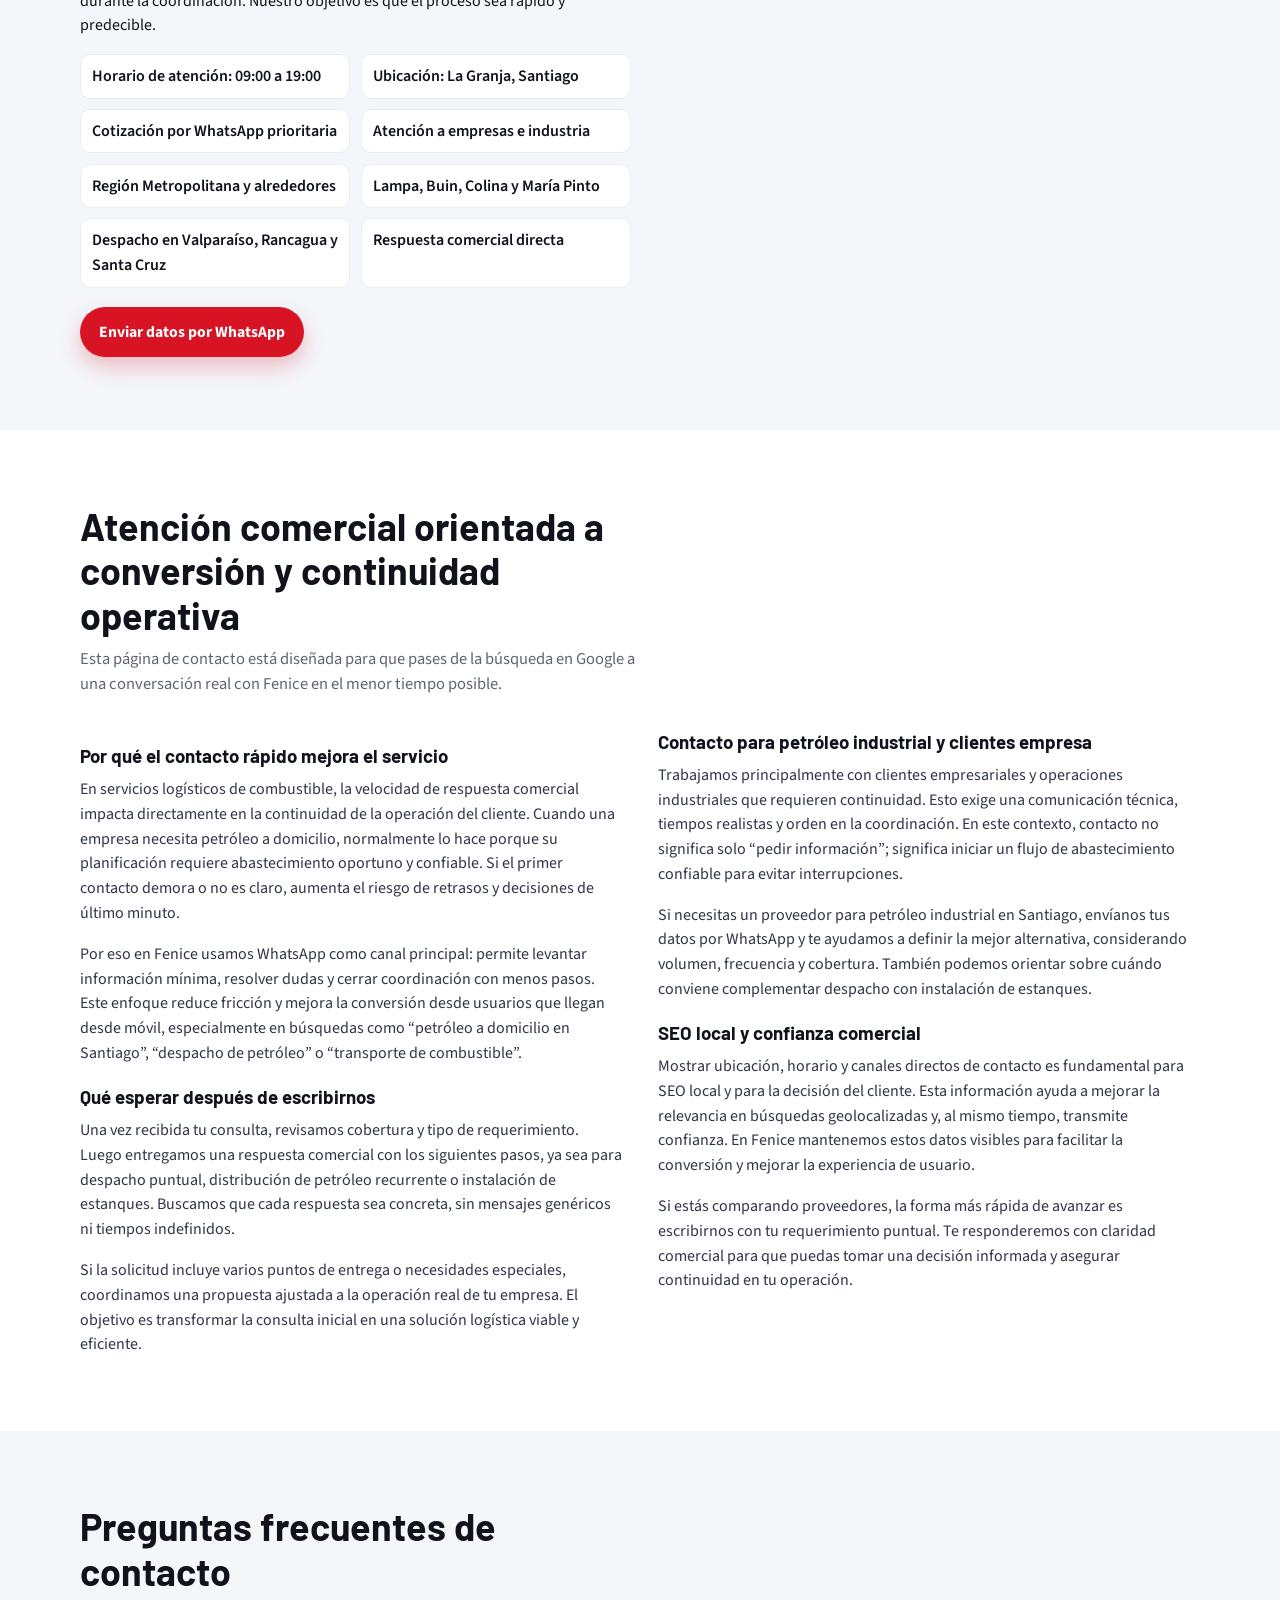
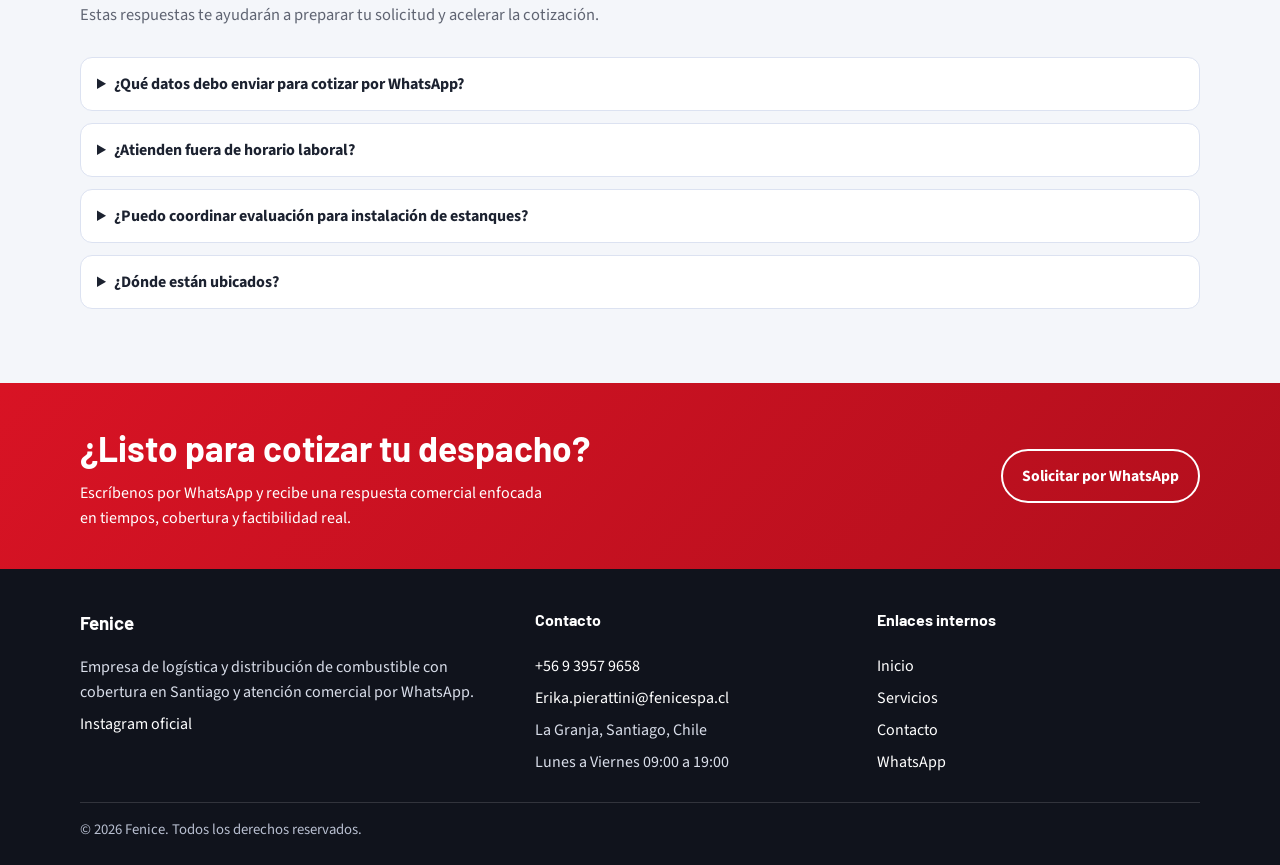
==== commit f89e0dac: "Actualiza sitio y agrega CNAME de dominio" ====
--- a/contacto.html
+++ b/contacto.html
@@ -30,7 +30,7 @@
           "name": "Fenice SPA",
           "url": "https://fenicespa.cl/",
           "telephone": "+56 9 3957 9658",
-          "email": "christian.gatica@fenicespa.cl",
+          "email": "Erika.pierattini@fenicespa.cl",
           "address": {
             "@type": "PostalAddress",
             "addressLocality": "La Granja",
@@ -176,7 +176,7 @@
               También puedes utilizarlo para seguimiento de propuestas comerciales.
             </p>
             <div class="card-actions">
-              <a class="btn btn-secondary" href="mailto:christian.gatica@fenicespa.cl">Enviar correo</a>
+              <a class="btn btn-secondary js-email-link" href="mailto:Erika.pierattini@fenicespa.cl?subject=Cotizaci%C3%B3n%20Fenice">Enviar correo</a>
             </div>
           </article>
         </div>
@@ -332,7 +332,7 @@
           <h4>Contacto</h4>
           <ul>
             <li><a href="tel:+56939579658">+56 9 3957 9658</a></li>
-            <li><a href="mailto:christian.gatica@fenicespa.cl">christian.gatica@fenicespa.cl</a></li>
+            <li><a class="js-email-link" href="mailto:Erika.pierattini@fenicespa.cl?subject=Cotizaci%C3%B3n%20Fenice">Erika.pierattini@fenicespa.cl</a></li>
             <li>La Granja, Santiago, Chile</li>
             <li>Lunes a Viernes 09:00 a 19:00</li>
           </ul>
@@ -363,6 +363,6 @@
     <a class="btn btn-secondary" href="tel:+56939579658">Llamar ahora</a>
   </div>
 
-  <script src="js/main.js?v=20260326-3" defer></script>
+  <script src="js/main.js?v=20260326-4" defer></script>
 </body>
 </html>
--- a/css/style.css
+++ b/css/style.css
@@ -111,7 +111,7 @@
 .brand span {
   font-family: "Barlow", sans-serif;
   font-weight: 700;
-  font-size: 1.35rem;
+  font-size: 1.45rem;
   letter-spacing: 0.01em;
 }
 
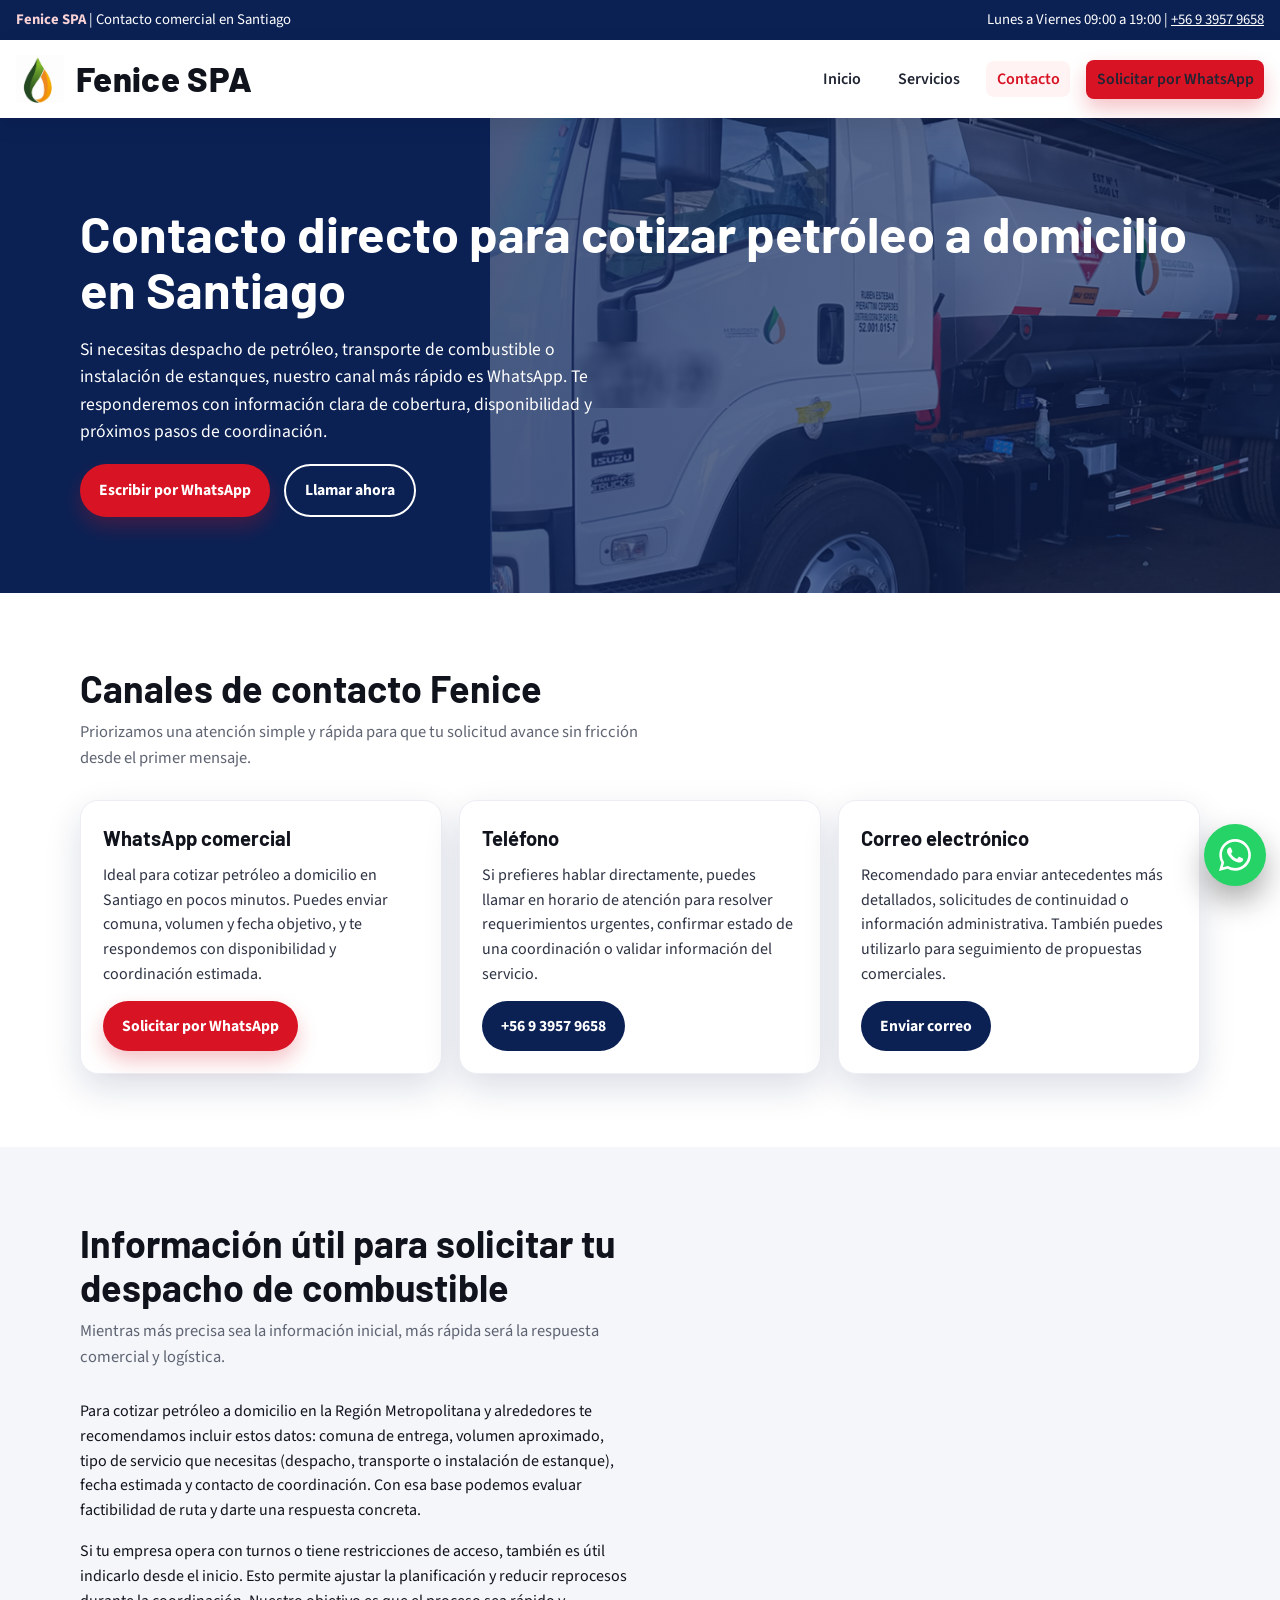
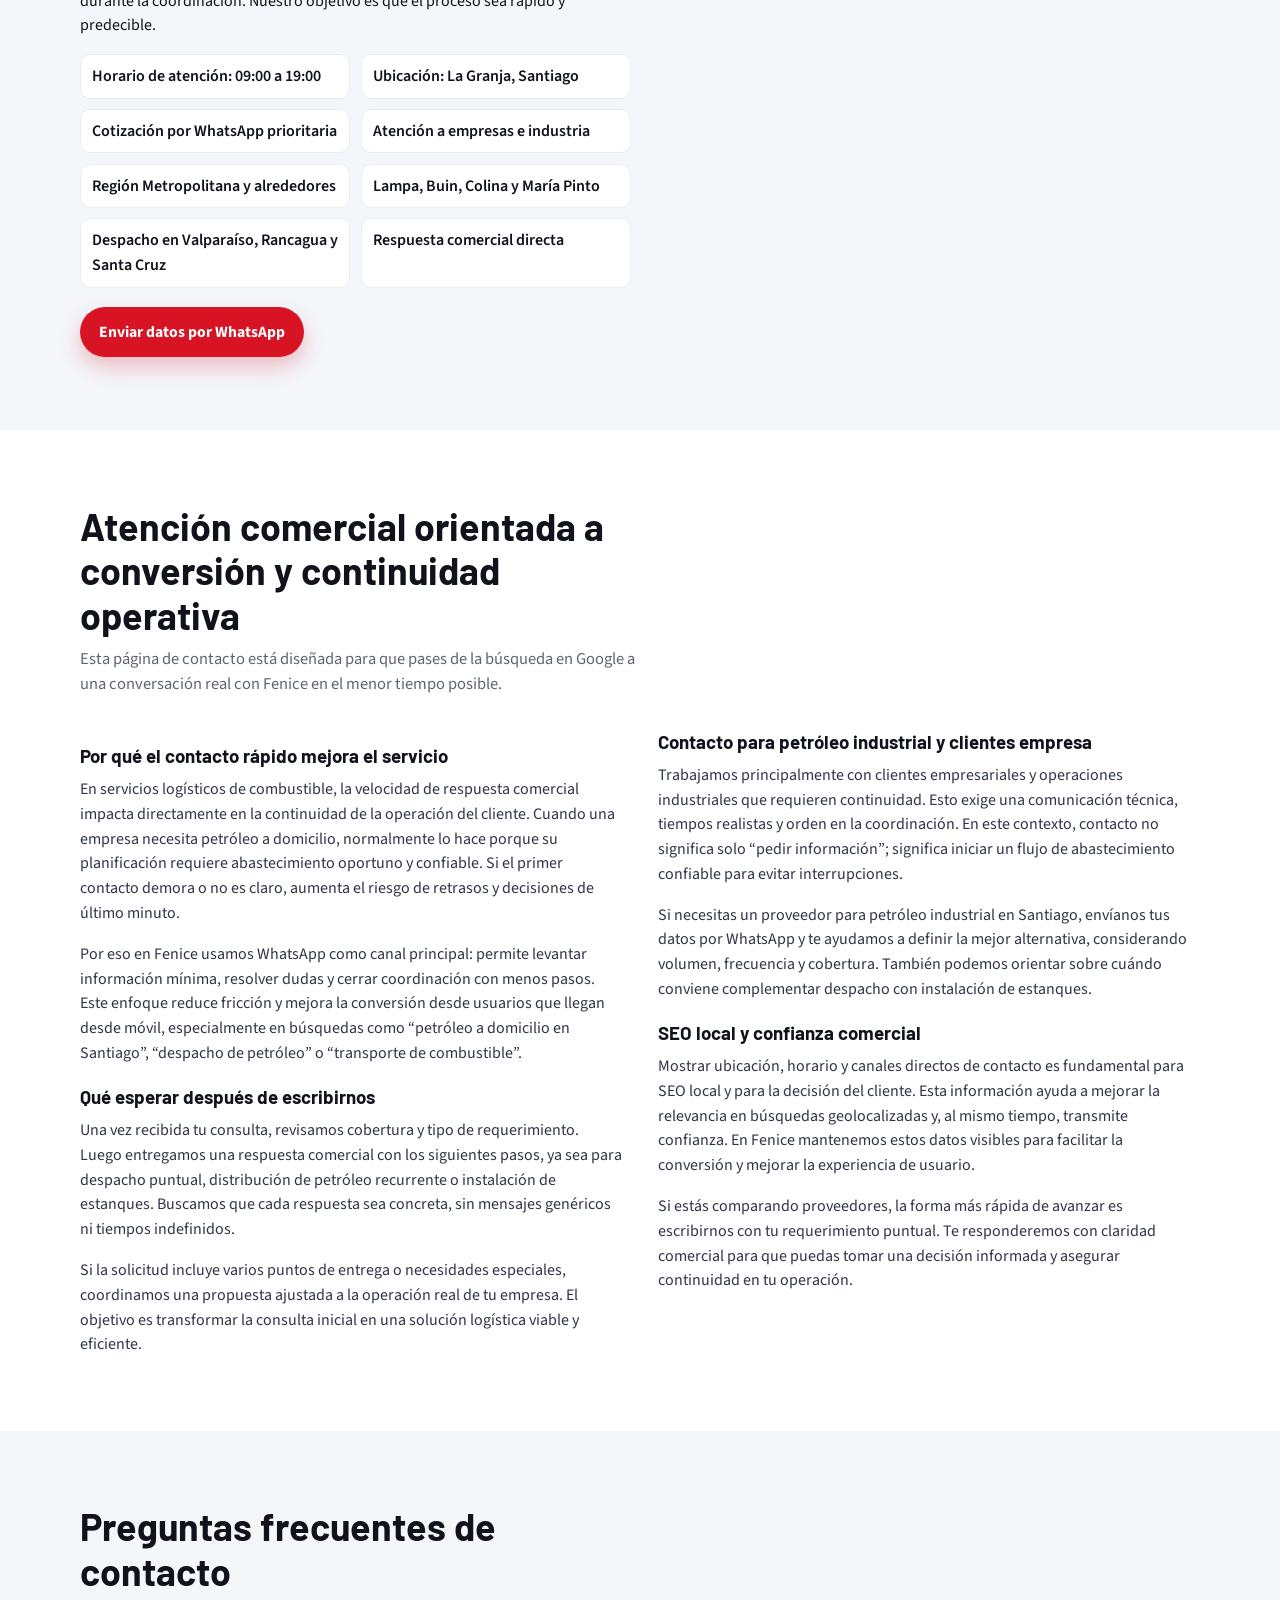
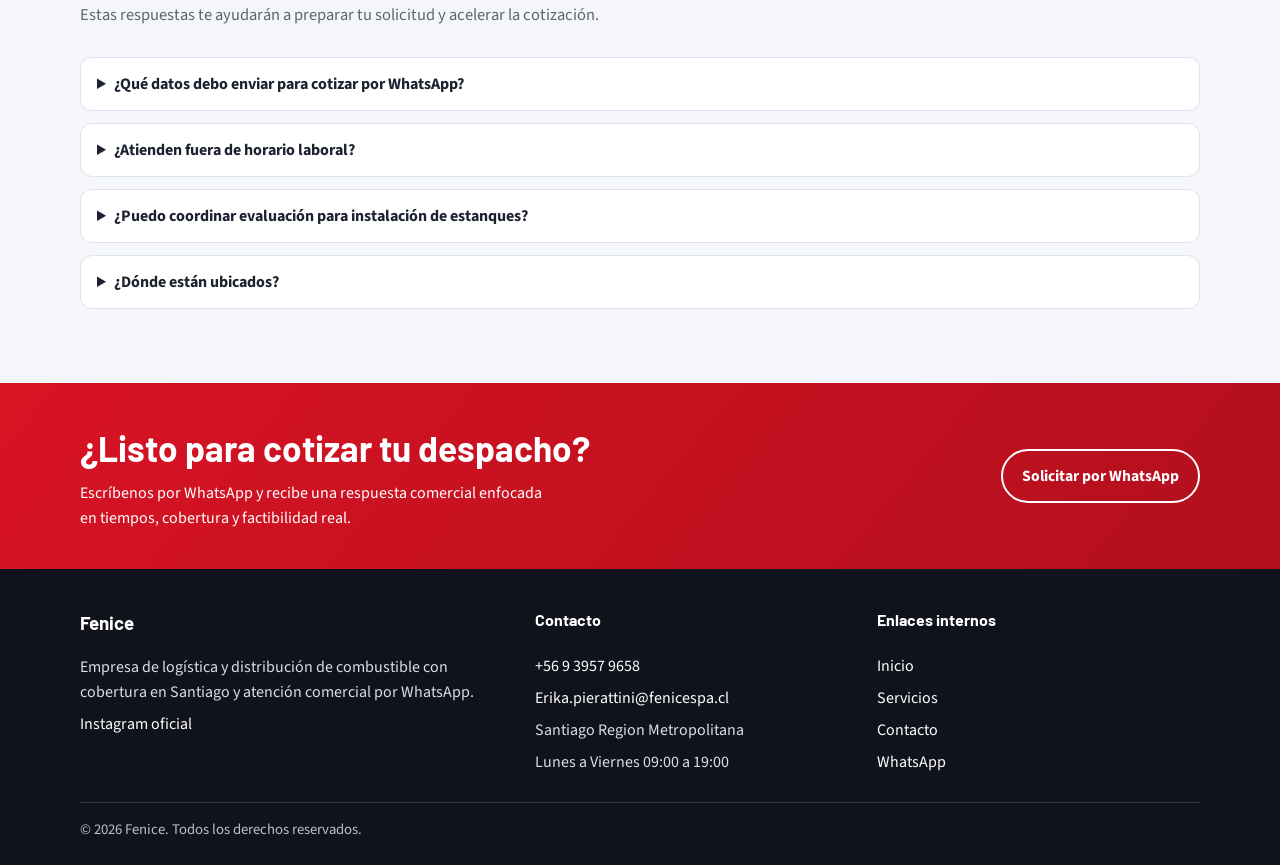
==== commit 8f3fba46: "Actualiza contenidos en páginas principales" ====
--- a/contacto.html
+++ b/contacto.html
@@ -333,7 +333,7 @@
           <ul>
             <li><a href="tel:+56939579658">+56 9 3957 9658</a></li>
             <li><a class="js-email-link" href="mailto:Erika.pierattini@fenicespa.cl?subject=Cotizaci%C3%B3n%20Fenice">Erika.pierattini@fenicespa.cl</a></li>
-            <li>La Granja, Santiago, Chile</li>
+            <li>Santiago Region Metropolitana</li>
             <li>Lunes a Viernes 09:00 a 19:00</li>
           </ul>
         </section>
--- a/css/style.css
+++ b/css/style.css
@@ -110,9 +110,10 @@
 
 .brand span {
   font-family: "Barlow", sans-serif;
-  font-weight: 700;
-  font-size: 1.45rem;
+  font-weight: 800;
+  font-size: clamp(1.85rem, 1.35rem + 1vw, 2.15rem);
   letter-spacing: 0.01em;
+  line-height: 1;
 }
 
 .menu-toggle {
@@ -572,6 +573,10 @@
 }
 
 @media (max-width: 768px) {
+  .brand span {
+    font-size: 1.65rem;
+  }
+
   .menu-toggle {
     display: inline-block;
   }
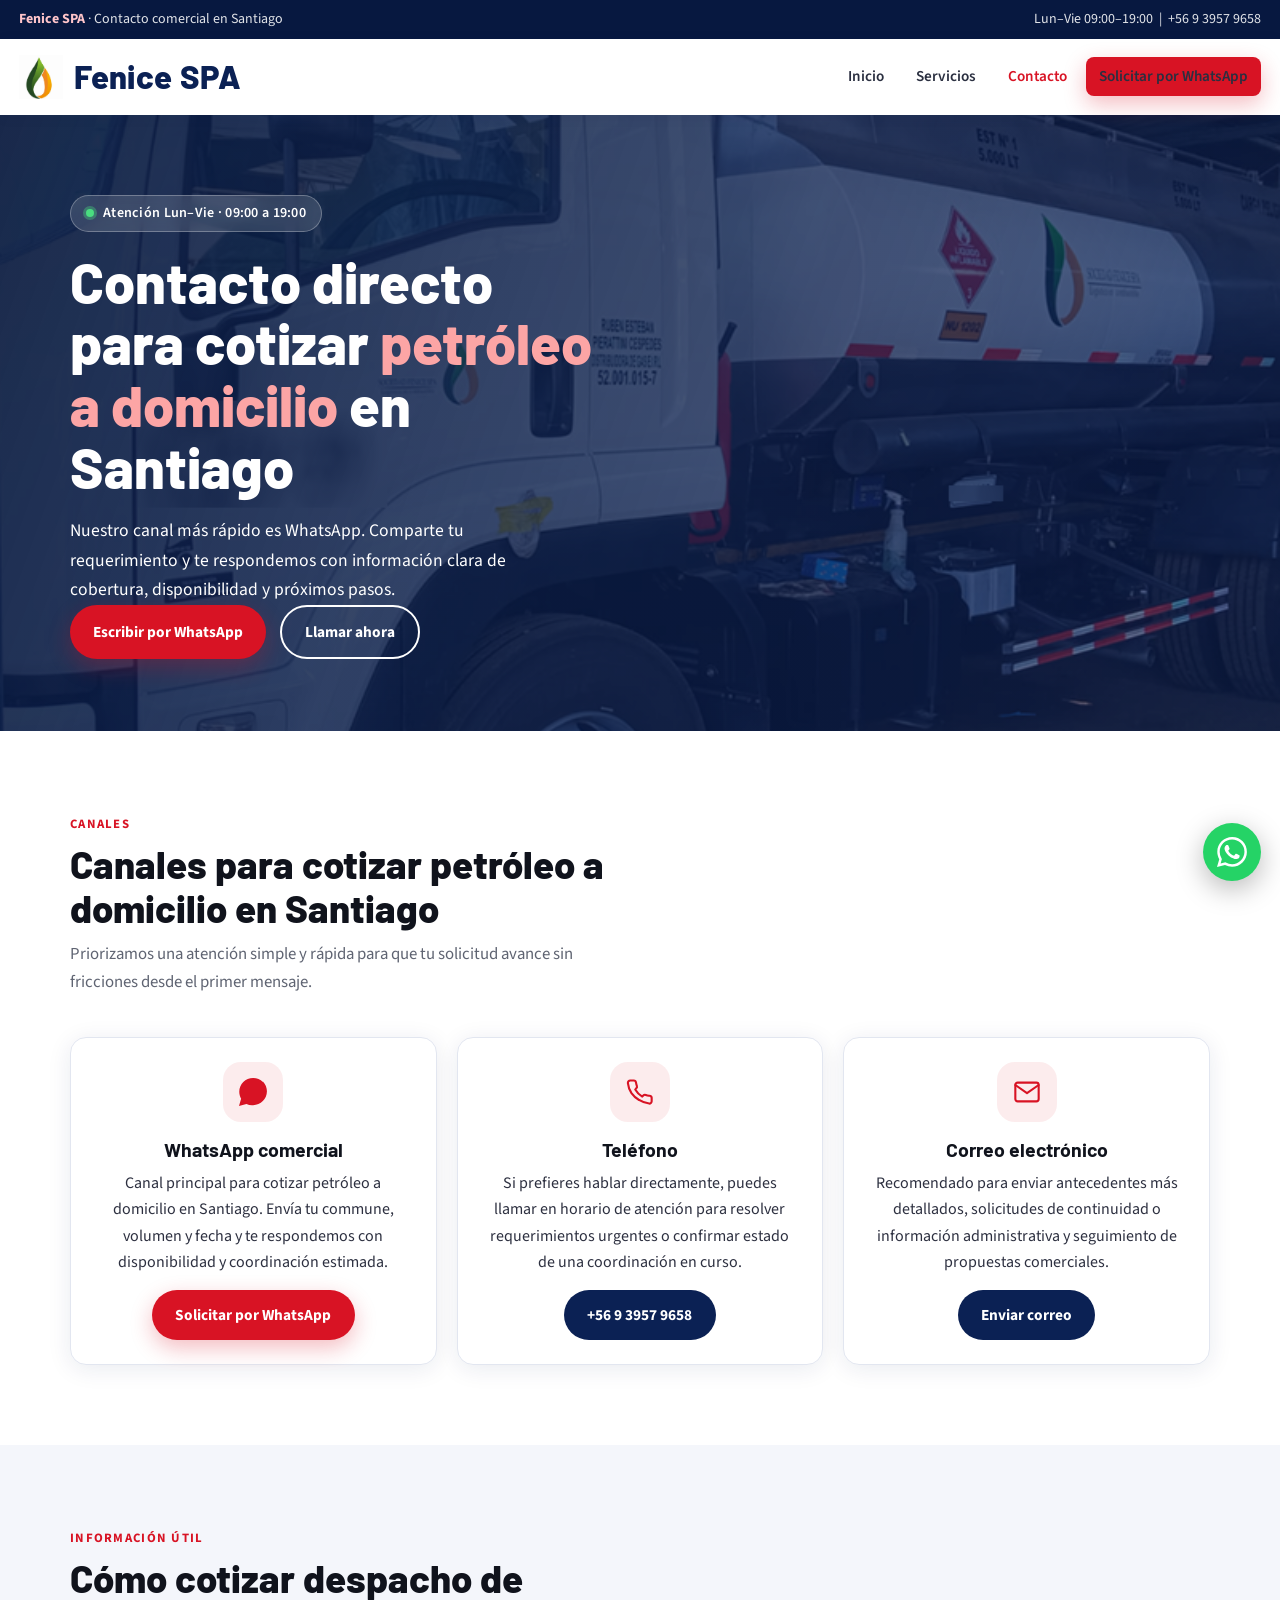
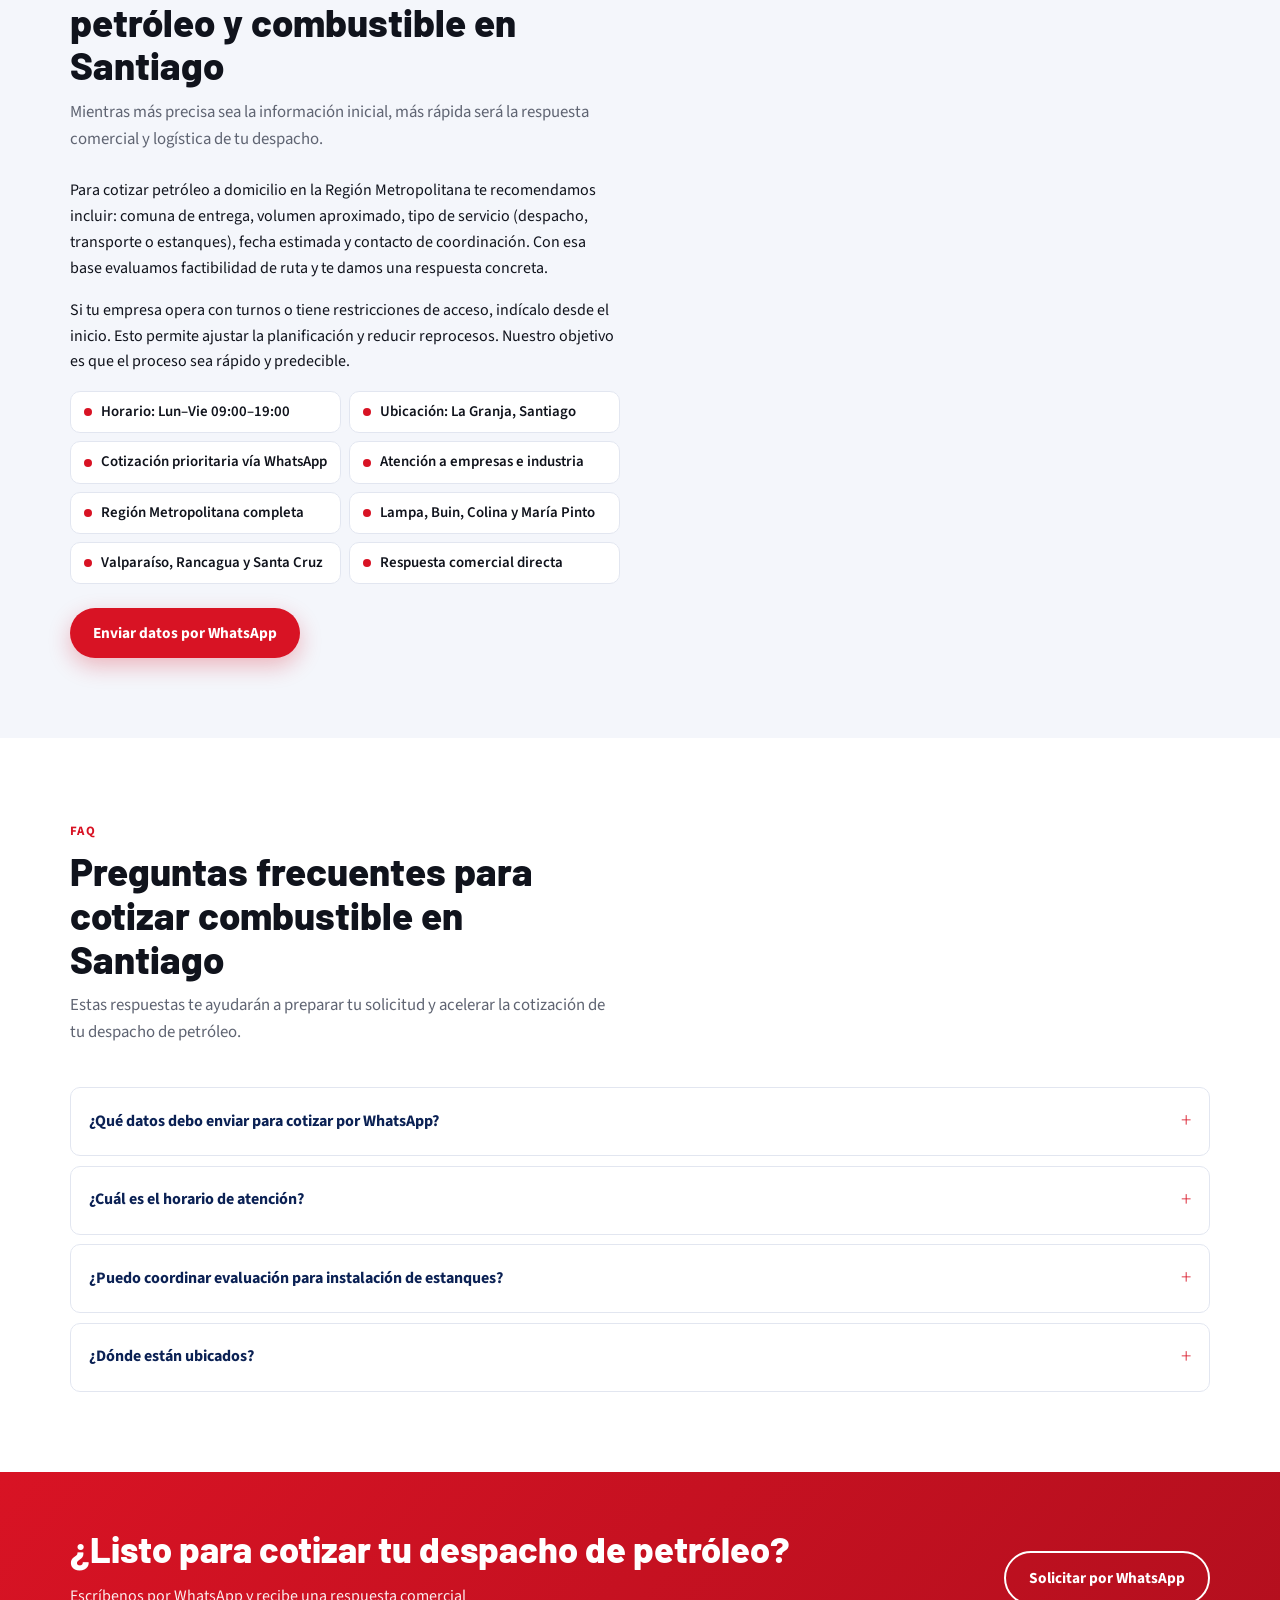
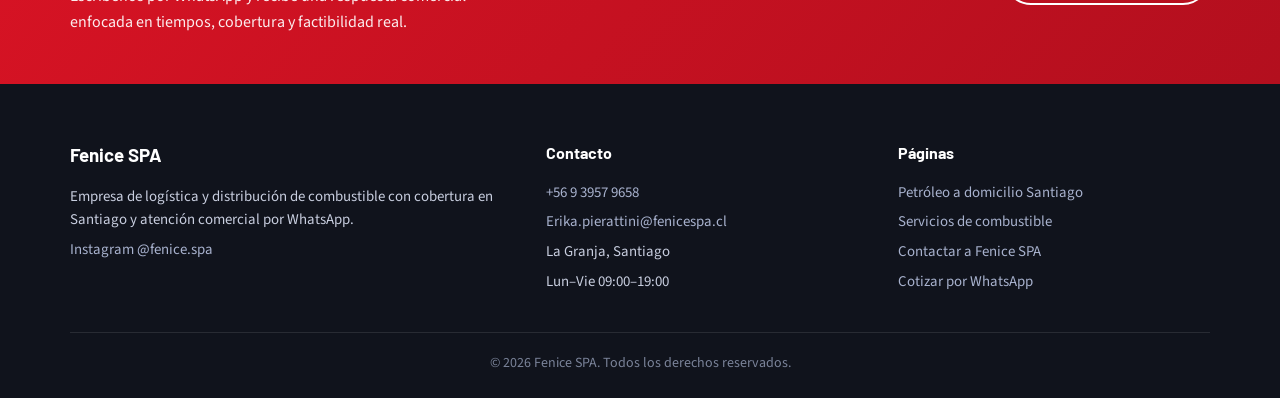
==== commit 561b81d3: "Rediseño completo + optimización SEO avanzada - Reconstrucción total de index.html, service.html y c" ====
--- a/contacto.html
+++ b/contacto.html
@@ -3,117 +3,137 @@
 <head>
   <meta charset="utf-8">
   <meta name="viewport" content="width=device-width, initial-scale=1">
+
+  <!-- ── SEO primario ─────────────────────────────────────── -->
   <title>Contacto Fenice SPA | Cotiza Petróleo a Domicilio en Santiago</title>
-  <meta name="description" content="Contacto directo de Fenice SPA para cotizar petróleo a domicilio, transporte de combustible e instalación de estanques en Santiago. WhatsApp y teléfono disponibles.">
-  <meta name="keywords" content="contacto petróleo a domicilio en Santiago, cotizar despacho de petróleo, WhatsApp combustible, Fenice SPA">
+  <meta name="description" content="Contacta a Fenice SPA para cotizar petróleo a domicilio, transporte de combustible e instalación de estanques en Santiago. WhatsApp y teléfono disponibles.">
+  <meta name="keywords" content="contacto petróleo Santiago, cotizar despacho combustible, WhatsApp petróleo Fenice, contacto Fenice SPA, combustible empresa Santiago">
   <link rel="canonical" href="https://fenicespa.cl/contacto.html">
-  <meta property="og:type" content="website">
-  <meta property="og:title" content="Contacto Fenice SPA | Cotiza Petróleo a Domicilio">
-  <meta property="og:description" content="Habla por WhatsApp con Fenice SPA y coordina tu despacho de combustible en Santiago.">
-  <meta property="og:url" content="https://fenicespa.cl/contacto.html">
-  <meta property="og:image" content="https://fenicespa.cl/img/carousel-bg-1.jpg">
-  <meta name="twitter:card" content="summary_large_image">
-  <meta name="twitter:title" content="Contacto Fenice SPA | Cotiza Petróleo a Domicilio">
+  <meta name="robots" content="index, follow, max-snippet:-1, max-image-preview:large, max-video-preview:-1">
+
+  <!-- ── Open Graph ────────────────────────────────────────── -->
+  <meta property="og:type"        content="website">
+  <meta property="og:locale"      content="es_CL">
+  <meta property="og:site_name"   content="Fenice SPA">
+  <meta property="og:title"       content="Contacto Fenice SPA | Cotiza Petróleo a Domicilio">
+  <meta property="og:description" content="Habla por WhatsApp con Fenice SPA y coordina tu despacho de combustible en Santiago en minutos.">
+  <meta property="og:url"         content="https://fenicespa.cl/contacto.html">
+  <meta property="og:image"       content="https://fenicespa.cl/img/carousel-bg-1.jpg">
+
+  <!-- ── Twitter Card ─────────────────────────────────────── -->
+  <meta name="twitter:card"        content="summary_large_image">
+  <meta name="twitter:title"       content="Contacto Fenice SPA | Cotiza Petróleo a Domicilio">
   <meta name="twitter:description" content="Canales de contacto para despacho de petróleo y transporte de combustible en Santiago.">
+  <meta name="twitter:image"       content="https://fenicespa.cl/img/carousel-bg-1.jpg">
+
   <link rel="icon" href="img/favicon.ico" type="image/x-icon">
   <link rel="preconnect" href="https://fonts.googleapis.com">
   <link rel="preconnect" href="https://fonts.gstatic.com" crossorigin>
-  <link href="https://fonts.googleapis.com/css2?family=Barlow:wght@600;700;800&amp;family=Source+Sans+3:wght@400;600;700&amp;display=swap" rel="stylesheet">
+  <link href="https://fonts.googleapis.com/css2?family=Barlow:wght@600;700;800&family=Source+Sans+3:wght@400;600;700&display=swap" rel="stylesheet">
   <link rel="stylesheet" href="css/style.css">
+
+  <!-- ── Schema.org ───────────────────────────────────────── -->
   <script type="application/ld+json">
-    {
-      "@context": "https://schema.org",
-      "@graph": [
-        {
-          "@type": "LocalBusiness",
-          "@id": "https://fenicespa.cl/#business",
-          "name": "Fenice SPA",
-          "url": "https://fenicespa.cl/",
-          "telephone": "+56 9 3957 9658",
-          "email": "Erika.pierattini@fenicespa.cl",
-          "address": {
-            "@type": "PostalAddress",
-            "addressLocality": "La Granja",
-            "addressRegion": "Santiago",
-            "addressCountry": "CL"
-          },
-          "areaServed": [
-            "Región Metropolitana",
-            "Lampa",
-            "Buin",
-            "Colina",
-            "María Pinto",
-            "Valparaíso",
-            "Rancagua",
-            "Santa Cruz"
-          ],
-          "openingHours": "Mo-Fr 09:00-19:00",
-          "contactPoint": {
-            "@type": "ContactPoint",
-            "telephone": "+56 9 3957 9658",
-            "contactType": "customer service",
-            "availableLanguage": "es"
-          }
+  {
+    "@context": "https://schema.org",
+    "@graph": [
+      {
+        "@type": "LocalBusiness",
+        "@id": "https://fenicespa.cl/#business",
+        "name": "Fenice SPA",
+        "url": "https://fenicespa.cl/",
+        "telephone": "+56939579658",
+        "email": "Erika.pierattini@fenicespa.cl",
+        "address": {
+          "@type": "PostalAddress",
+          "streetAddress": "La Granja",
+          "addressLocality": "Santiago",
+          "addressRegion": "Región Metropolitana",
+          "addressCountry": "CL"
         },
-        {
-          "@type": "ContactPage",
-          "name": "Contacto Fenice SPA",
-          "url": "https://fenicespa.cl/contacto.html",
-          "mainEntity": { "@id": "https://fenicespa.cl/#business" }
+        "areaServed": ["Región Metropolitana","Lampa","Buin","Colina","María Pinto","Valparaíso","Rancagua","Santa Cruz"],
+        "openingHoursSpecification": {
+          "@type": "OpeningHoursSpecification",
+          "dayOfWeek": ["Monday","Tuesday","Wednesday","Thursday","Friday"],
+          "opens": "09:00",
+          "closes": "19:00"
         },
-        {
-          "@type": "FAQPage",
-          "mainEntity": [
-            {
-              "@type": "Question",
-              "name": "¿Qué datos debo enviar para cotizar por WhatsApp?",
-              "acceptedAnswer": {
-                "@type": "Answer",
-                "text": "Para cotizar rápido, envía comuna, volumen aproximado, tipo de servicio requerido y fecha estimada de despacho."
-              }
-            },
-            {
-              "@type": "Question",
-              "name": "¿Atienden fuera de horario laboral?",
-              "acceptedAnswer": {
-                "@type": "Answer",
-                "text": "El horario de atención comercial es de lunes a viernes de 09:00 a 19:00."
-              }
-            },
-            {
-              "@type": "Question",
-              "name": "¿Puedo pedir visita para evaluar instalación de estanques?",
-              "acceptedAnswer": {
-                "@type": "Answer",
-                "text": "Sí. Se puede coordinar una evaluación para definir la mejor alternativa de estanque según el consumo y espacio disponible."
-              }
-            }
+        "contactPoint": {
+          "@type": "ContactPoint",
+          "telephone": "+56939579658",
+          "contactType": "customer service",
+          "availableLanguage": "Spanish"
+        }
+      },
+      {
+        "@type": "ContactPage",
+        "url": "https://fenicespa.cl/contacto.html",
+        "name": "Contacto Fenice SPA",
+        "description": "Página de contacto directo para cotizar petróleo a domicilio y combustible en Santiago.",
+        "mainEntity": { "@id": "https://fenicespa.cl/#business" },
+        "breadcrumb": {
+          "@type": "BreadcrumbList",
+          "itemListElement": [
+            { "@type": "ListItem", "position": 1, "name": "Inicio",   "item": "https://fenicespa.cl/" },
+            { "@type": "ListItem", "position": 2, "name": "Contacto", "item": "https://fenicespa.cl/contacto.html" }
           ]
         }
-      ]
-    }
+      },
+      {
+        "@type": "FAQPage",
+        "mainEntity": [
+          {
+            "@type": "Question",
+            "name": "¿Qué datos debo enviar para cotizar por WhatsApp?",
+            "acceptedAnswer": {
+              "@type": "Answer",
+              "text": "Para cotizar rápido, envía: comuna de entrega, volumen aproximado, tipo de servicio requerido (despacho, transporte o estanque) y fecha estimada."
+            }
+          },
+          {
+            "@type": "Question",
+            "name": "¿Cuál es el horario de atención de Fenice SPA?",
+            "acceptedAnswer": {
+              "@type": "Answer",
+              "text": "El horario de atención comercial es de lunes a viernes de 09:00 a 19:00."
+            }
+          },
+          {
+            "@type": "Question",
+            "name": "¿Puedo pedir evaluación para instalación de estanques?",
+            "acceptedAnswer": {
+              "@type": "Answer",
+              "text": "Sí. Se puede coordinar una evaluación para definir la mejor alternativa de estanque según consumo y espacio disponible en tu operación."
+            }
+          }
+        ]
+      }
+    ]
+  }
   </script>
 </head>
 <body data-default-service="general">
   <a class="skip-link" href="#contenido">Ir al contenido principal</a>
 
+  <!-- ── Top Bar ─────────────────────────────────────────── -->
   <div class="topbar">
     <div class="container">
-      <div><strong>Fenice SPA</strong> | Contacto comercial en Santiago</div>
-      <div>Lunes a Viernes 09:00 a 19:00 | <a href="tel:+56939579658">+56 9 3957 9658</a></div>
+      <div><strong>Fenice SPA</strong> · Contacto comercial en Santiago</div>
+      <div>Lun–Vie 09:00–19:00 &nbsp;|&nbsp; <a href="tel:+56939579658">+56 9 3957 9658</a></div>
     </div>
   </div>
 
+  <!-- ── Header ──────────────────────────────────────────── -->
   <header class="site-header">
     <div class="container nav-wrap">
-      <a class="brand" href="index.html" aria-label="Fenice SPA inicio">
-        <img src="img/icon1.png" loading="eager" alt="Logo de Fenice SPA">
+      <a class="brand" href="index.html" aria-label="Fenice SPA — inicio">
+        <img src="img/icon1.png" loading="eager" width="44" height="44" alt="Logotipo Fenice SPA">
         <span>Fenice SPA</span>
       </a>
       <button class="menu-toggle" aria-label="Abrir menú" aria-expanded="false" aria-controls="menu-principal">
         <span></span><span></span><span></span>
       </button>
-      <ul class="nav-links" id="menu-principal">
+      <ul class="nav-links" id="menu-principal" role="list">
         <li><a href="index.html">Inicio</a></li>
         <li><a href="service.html">Servicios</a></li>
         <li><a href="contacto.html" aria-current="page">Contacto</a></li>
@@ -123,12 +143,18 @@
   </header>
 
   <main id="contenido">
-    <section class="hero hero-contact">
+
+    <!-- ── Hero ────────────────────────────────────────────── -->
+    <section class="hero hero-contact" aria-label="Contacto Fenice">
       <div class="container">
-        <h1>Contacto directo para cotizar petróleo a domicilio en Santiago</h1>
-        <p>
-          Si necesitas despacho de petróleo, transporte de combustible o instalación de estanques, nuestro canal más rápido es WhatsApp.
-          Te responderemos con información clara de cobertura, disponibilidad y próximos pasos de coordinación.
+        <div class="hero-badge">
+          <span class="hero-badge-dot"></span>
+          Atención Lun–Vie · 09:00 a 19:00
+        </div>
+        <h1>Contacto directo para cotizar <em>petróleo a domicilio</em> en Santiago</h1>
+        <p class="hero-subtitle">
+          Nuestro canal más rápido es WhatsApp. Comparte tu requerimiento y te respondemos
+          con información clara de cobertura, disponibilidad y próximos pasos.
         </p>
         <div class="hero-cta">
           <a class="btn btn-primary js-wa-link" href="https://wa.me/56939579658">Escribir por WhatsApp</a>
@@ -137,232 +163,218 @@
       </div>
     </section>
 
-    <section class="section" id="canales-contacto">
+    <!-- ── Canales de contacto ───────────────────────────────── -->
+    <section class="section" id="canales">
       <div class="container">
-        <header class="section-header">
-          <h2>Canales de contacto Fenice</h2>
+        <header class="section-header fade-up">
+          <span class="section-label">Canales</span>
+          <h2>Canales para cotizar petróleo a domicilio en Santiago</h2>
           <p>
-            Priorizamos una atención simple y rápida para que tu solicitud avance sin fricción desde el primer mensaje.
+            Priorizamos una atención simple y rápida para que tu solicitud avance sin fricciones desde el primer mensaje.
           </p>
         </header>
 
         <div class="grid grid-3">
-          <article class="card">
+          <article class="card channel-card fade-up" data-delay="0">
+            <div class="channel-icon">
+              <!-- WhatsApp icon (simplified) -->
+              <svg viewBox="0 0 24 24" aria-hidden="true"><path d="M20.52 3.48A11.8 11.8 0 0 0 12.1 0C5.56 0 .23 5.32.23 11.86c0 2.09.55 4.13 1.58 5.93L0 24l6.38-1.67A11.85 11.85 0 0 0 12.06 23.3h.01c6.54 0 11.87-5.32 11.87-11.86 0-3.17-1.24-6.15-3.42-8.46z" stroke="none" fill="currentColor" style="fill:var(--primary)"/></svg>
+            </div>
             <h3>WhatsApp comercial</h3>
             <p>
-              Ideal para cotizar petróleo a domicilio en Santiago en pocos minutos. Puedes enviar comuna, volumen y fecha objetivo,
+              Canal principal para cotizar petróleo a domicilio en Santiago. Envía tu commune, volumen y fecha
               y te respondemos con disponibilidad y coordinación estimada.
             </p>
-            <div class="card-actions">
+            <div class="card-actions" style="justify-content:center;">
               <a class="btn btn-primary js-wa-link" href="https://wa.me/56939579658">Solicitar por WhatsApp</a>
             </div>
           </article>
 
-          <article class="card">
+          <article class="card channel-card fade-up" data-delay="120">
+            <div class="channel-icon">
+              <!-- phone icon -->
+              <svg viewBox="0 0 24 24" aria-hidden="true"><path d="M22 16.92v3a2 2 0 0 1-2.18 2 19.79 19.79 0 0 1-8.63-3.07A19.5 19.5 0 0 1 4.69 13a19.79 19.79 0 0 1-3.07-8.67A2 2 0 0 1 3.6 2.18h3a2 2 0 0 1 2 1.72c.127.96.361 1.903.7 2.81a2 2 0 0 1-.45 2.11L7.91 9.91a16 16 0 0 0 6 6l.91-.91a2 2 0 0 1 2.11-.45c.907.339 1.85.573 2.81.7A2 2 0 0 1 22 16.92z"/></svg>
+            </div>
             <h3>Teléfono</h3>
             <p>
-              Si prefieres hablar directamente, puedes llamar en horario de atención para resolver requerimientos urgentes,
-              confirmar estado de una coordinación o validar información del servicio.
-            </p>
-            <div class="card-actions">
+              Si prefieres hablar directamente, puedes llamar en horario de atención para resolver requerimientos urgentes
+              o confirmar estado de una coordinación en curso.
+            </p>
+            <div class="card-actions" style="justify-content:center;">
               <a class="btn btn-secondary" href="tel:+56939579658">+56 9 3957 9658</a>
             </div>
           </article>
 
-          <article class="card">
+          <article class="card channel-card fade-up" data-delay="240">
+            <div class="channel-icon">
+              <!-- mail icon -->
+              <svg viewBox="0 0 24 24" aria-hidden="true"><path d="M4 4h16c1.1 0 2 .9 2 2v12c0 1.1-.9 2-2 2H4c-1.1 0-2-.9-2-2V6c0-1.1.9-2 2-2z"/><polyline points="22,6 12,13 2,6"/></svg>
+            </div>
             <h3>Correo electrónico</h3>
             <p>
-              Recomendado para enviar antecedentes más detallados, solicitudes de continuidad o información administrativa.
-              También puedes utilizarlo para seguimiento de propuestas comerciales.
-            </p>
-            <div class="card-actions">
-              <a class="btn btn-secondary js-email-link" href="mailto:Erika.pierattini@fenicespa.cl?subject=Cotizaci%C3%B3n%20Fenice">Enviar correo</a>
+              Recomendado para enviar antecedentes más detallados, solicitudes de continuidad o información administrativa
+              y seguimiento de propuestas comerciales.
+            </p>
+            <div class="card-actions" style="justify-content:center;">
+              <a class="btn btn-secondary js-email-link"
+                 href="mailto:Erika.pierattini@fenicespa.cl?subject=Cotización%20Fenice">Enviar correo</a>
             </div>
           </article>
         </div>
       </div>
     </section>
 
+    <!-- ── Datos útiles + Mapa ───────────────────────────────── -->
     <section class="section section-light" id="datos-utiles">
-      <div class="container grid grid-2">
+      <div class="container grid grid-2" style="align-items:start; gap:2.5rem;">
         <div>
-          <header class="section-header">
-            <h2>Información útil para solicitar tu despacho de combustible</h2>
+          <header class="section-header fade-up" style="margin-bottom:1.5rem;">
+            <span class="section-label">Información útil</span>
+            <h2>Cómo cotizar despacho de petróleo y combustible en Santiago</h2>
             <p>
-              Mientras más precisa sea la información inicial, más rápida será la respuesta comercial y logística.
+              Mientras más precisa sea la información inicial, más rápida será la respuesta comercial y logística de tu despacho.
             </p>
           </header>
-          <p>
-            Para cotizar petróleo a domicilio en la Región Metropolitana y alrededores te recomendamos incluir estos datos: comuna de entrega, volumen aproximado,
-            tipo de servicio que necesitas (despacho, transporte o instalación de estanque), fecha estimada y contacto de coordinación.
-            Con esa base podemos evaluar factibilidad de ruta y darte una respuesta concreta.
+          <p class="fade-up" data-delay="60">
+            Para cotizar petróleo a domicilio en la Región Metropolitana te recomendamos incluir: comuna de entrega,
+            volumen aproximado, tipo de servicio (despacho, transporte o estanques), fecha estimada y contacto de coordinación.
+            Con esa base evaluamos factibilidad de ruta y te damos una respuesta concreta.
           </p>
-          <p>
-            Si tu empresa opera con turnos o tiene restricciones de acceso, también es útil indicarlo desde el inicio. Esto permite ajustar
-            la planificación y reducir reprocesos durante la coordinación. Nuestro objetivo es que el proceso sea rápido y predecible.
+          <p class="fade-up" data-delay="120">
+            Si tu empresa opera con turnos o tiene restricciones de acceso, indícalo desde el inicio. Esto permite ajustar
+            la planificación y reducir reprocesos. Nuestro objetivo es que el proceso sea rápido y predecible.
           </p>
-          <ul class="coverage-list">
-            <li>Horario de atención: 09:00 a 19:00</li>
+          <ul class="coverage-list fade-up" data-delay="180">
+            <li>Horario: Lun–Vie 09:00–19:00</li>
             <li>Ubicación: La Granja, Santiago</li>
-            <li>Cotización por WhatsApp prioritaria</li>
+            <li>Cotización prioritaria vía WhatsApp</li>
             <li>Atención a empresas e industria</li>
-            <li>Región Metropolitana y alrededores</li>
+            <li>Región Metropolitana completa</li>
             <li>Lampa, Buin, Colina y María Pinto</li>
-            <li>Despacho en Valparaíso, Rancagua y Santa Cruz</li>
+            <li>Valparaíso, Rancagua y Santa Cruz</li>
             <li>Respuesta comercial directa</li>
           </ul>
-          <a class="btn btn-primary js-wa-link" href="https://wa.me/56939579658">Enviar datos por WhatsApp</a>
-        </div>
-        <div>
+          <a class="btn btn-primary js-wa-link fade-up" data-delay="260" href="https://wa.me/56939579658">
+            Enviar datos por WhatsApp
+          </a>
+        </div>
+        <div class="fade-up" data-delay="100">
           <iframe
             class="map-embed"
             loading="lazy"
             title="Ubicación referencial de Fenice en La Granja, Santiago"
             referrerpolicy="no-referrer-when-downgrade"
-            src="https://www.google.com/maps?q=La+Granja,+Santiago,+Chile&amp;output=embed"></iframe>
-        </div>
-      </div>
-    </section>
-
-    <section class="section" id="contenido-contacto">
+            src="https://www.google.com/maps?q=La+Granja,+Santiago,+Chile&output=embed">
+          </iframe>
+        </div>
+      </div>
+    </section>
+
+    <!-- ── FAQ de contacto ───────────────────────────────────── -->
+    <section class="section" id="faq-contacto">
       <div class="container">
-        <header class="section-header">
-          <h2>Atención comercial orientada a conversión y continuidad operativa</h2>
-          <p>
-            Esta página de contacto está diseñada para que pases de la búsqueda en Google a una conversación real con Fenice en el menor tiempo posible.
-          </p>
+        <header class="section-header fade-up">
+          <span class="section-label">FAQ</span>
+          <h2>Preguntas frecuentes para cotizar combustible en Santiago</h2>
+          <p>Estas respuestas te ayudarán a preparar tu solicitud y acelerar la cotización de tu despacho de petróleo.</p>
         </header>
-
-        <div class="content-columns">
-          <h3>Por qué el contacto rápido mejora el servicio</h3>
-          <p>
-            En servicios logísticos de combustible, la velocidad de respuesta comercial impacta directamente en la continuidad de la operación del cliente.
-            Cuando una empresa necesita petróleo a domicilio, normalmente lo hace porque su planificación requiere abastecimiento oportuno y confiable.
-            Si el primer contacto demora o no es claro, aumenta el riesgo de retrasos y decisiones de último minuto.
-          </p>
-          <p>
-            Por eso en Fenice usamos WhatsApp como canal principal: permite levantar información mínima, resolver dudas y cerrar coordinación con menos pasos.
-            Este enfoque reduce fricción y mejora la conversión desde usuarios que llegan desde móvil, especialmente en búsquedas como
-            “petróleo a domicilio en Santiago”, “despacho de petróleo” o “transporte de combustible”.
-          </p>
-
-          <h3>Qué esperar después de escribirnos</h3>
-          <p>
-            Una vez recibida tu consulta, revisamos cobertura y tipo de requerimiento. Luego entregamos una respuesta comercial con los siguientes pasos,
-            ya sea para despacho puntual, distribución de petróleo recurrente o instalación de estanques. Buscamos que cada respuesta sea concreta,
-            sin mensajes genéricos ni tiempos indefinidos.
-          </p>
-          <p>
-            Si la solicitud incluye varios puntos de entrega o necesidades especiales, coordinamos una propuesta ajustada a la operación real de tu empresa.
-            El objetivo es transformar la consulta inicial en una solución logística viable y eficiente.
-          </p>
-
-          <h3>Contacto para petróleo industrial y clientes empresa</h3>
-          <p>
-            Trabajamos principalmente con clientes empresariales y operaciones industriales que requieren continuidad. Esto exige una comunicación técnica,
-            tiempos realistas y orden en la coordinación. En este contexto, contacto no significa solo “pedir información”; significa iniciar un flujo
-            de abastecimiento confiable para evitar interrupciones.
-          </p>
-          <p>
-            Si necesitas un proveedor para petróleo industrial en Santiago, envíanos tus datos por WhatsApp y te ayudamos a definir la mejor alternativa,
-            considerando volumen, frecuencia y cobertura. También podemos orientar sobre cuándo conviene complementar despacho con instalación de estanques.
-          </p>
-
-          <h3>SEO local y confianza comercial</h3>
-          <p>
-            Mostrar ubicación, horario y canales directos de contacto es fundamental para SEO local y para la decisión del cliente.
-            Esta información ayuda a mejorar la relevancia en búsquedas geolocalizadas y, al mismo tiempo, transmite confianza.
-            En Fenice mantenemos estos datos visibles para facilitar la conversión y mejorar la experiencia de usuario.
-          </p>
-          <p>
-            Si estás comparando proveedores, la forma más rápida de avanzar es escribirnos con tu requerimiento puntual.
-            Te responderemos con claridad comercial para que puedas tomar una decisión informada y asegurar continuidad en tu operación.
-          </p>
-        </div>
-      </div>
-    </section>
-
-    <section class="section section-light" id="faq-contacto">
-      <div class="container">
-        <header class="section-header">
-          <h2>Preguntas frecuentes de contacto</h2>
-          <p>Estas respuestas te ayudarán a preparar tu solicitud y acelerar la cotización.</p>
-        </header>
-        <div class="faq">
+        <div class="faq fade-up" data-delay="80">
           <details>
             <summary>¿Qué datos debo enviar para cotizar por WhatsApp?</summary>
-            <p>Comuna, volumen aproximado, tipo de servicio requerido y fecha estimada. Con eso podemos responder de forma más precisa.</p>
+            <p class="faq-answer">
+              Comuna de entrega, volumen aproximado, tipo de servicio requerido (despacho, transporte o instalación de estanque)
+              y fecha estimada. Con eso podemos responder de forma más precisa y rápida.
+            </p>
           </details>
           <details>
-            <summary>¿Atienden fuera de horario laboral?</summary>
-            <p>El horario de atención comercial es de lunes a viernes de 09:00 a 19:00.</p>
+            <summary>¿Cuál es el horario de atención?</summary>
+            <p class="faq-answer">
+              El horario de atención comercial es de lunes a viernes de 09:00 a 19:00. Los mensajes de WhatsApp recibidos
+              fuera de horario son respondidos el siguiente día hábil.
+            </p>
           </details>
           <details>
             <summary>¿Puedo coordinar evaluación para instalación de estanques?</summary>
-            <p>Sí. Podemos revisar tu necesidad de almacenamiento y orientar la alternativa más conveniente para tu operación.</p>
+            <p class="faq-answer">
+              Sí. Podemos revisar tu necesidad de almacenamiento y orientar la alternativa más conveniente según
+              tu consumo, espacio disponible y operación.
+            </p>
           </details>
           <details>
             <summary>¿Dónde están ubicados?</summary>
-            <p>Fenice opera desde La Granja, Santiago de Chile, con cobertura en distintas comunas del área metropolitana.</p>
+            <p class="faq-answer">
+              Fenice opera desde La Granja, Santiago de Chile, con cobertura en distintas comunas del Gran Santiago,
+              Valparaíso, Rancagua y Santa Cruz.
+            </p>
           </details>
         </div>
       </div>
     </section>
 
+    <!-- ── CTA Band ──────────────────────────────────────────── -->
     <section class="cta-band">
       <div class="container">
         <div>
-          <h2>¿Listo para cotizar tu despacho?</h2>
+          <h2>¿Listo para cotizar tu despacho de petróleo?</h2>
           <p>Escríbenos por WhatsApp y recibe una respuesta comercial enfocada en tiempos, cobertura y factibilidad real.</p>
         </div>
         <a class="btn btn-outline js-wa-link" href="https://wa.me/56939579658">Solicitar por WhatsApp</a>
       </div>
     </section>
+
   </main>
 
+  <!-- ── Footer ───────────────────────────────────────────── -->
   <footer class="footer">
     <div class="container">
       <div class="footer-grid">
         <section>
-          <h3>Fenice</h3>
-          <p>Empresa de logística y distribución de combustible con cobertura en Santiago y atención comercial por WhatsApp.</p>
-          <p><a href="https://www.instagram.com/fenice.spa/" rel="noopener" target="_blank">Instagram oficial</a></p>
+          <h3>Fenice SPA</h3>
+          <p class="footer-brand-desc">
+            Empresa de logística y distribución de combustible con cobertura en Santiago y atención comercial por WhatsApp.
+          </p>
+          <p><a href="https://www.instagram.com/fenice.spa/" rel="noopener" target="_blank">Instagram @fenice.spa</a></p>
         </section>
         <section>
           <h4>Contacto</h4>
           <ul>
             <li><a href="tel:+56939579658">+56 9 3957 9658</a></li>
-            <li><a class="js-email-link" href="mailto:Erika.pierattini@fenicespa.cl?subject=Cotizaci%C3%B3n%20Fenice">Erika.pierattini@fenicespa.cl</a></li>
-            <li>Santiago Region Metropolitana</li>
-            <li>Lunes a Viernes 09:00 a 19:00</li>
+            <li><a class="js-email-link" href="mailto:Erika.pierattini@fenicespa.cl?subject=Cotización%20Fenice">Erika.pierattini@fenicespa.cl</a></li>
+            <li>La Granja, Santiago</li>
+            <li>Lun–Vie 09:00–19:00</li>
           </ul>
         </section>
         <section>
-          <h4>Enlaces internos</h4>
+          <h4>Páginas</h4>
           <ul>
-            <li><a href="index.html">Inicio</a></li>
-            <li><a href="service.html">Servicios</a></li>
-            <li><a href="contacto.html">Contacto</a></li>
-            <li><a class="js-wa-link" href="https://wa.me/56939579658">WhatsApp</a></li>
+            <li><a href="index.html">Petróleo a domicilio Santiago</a></li>
+            <li><a href="service.html">Servicios de combustible</a></li>
+            <li><a href="contacto.html">Contactar a Fenice SPA</a></li>
+            <li><a class="js-wa-link" href="https://wa.me/56939579658">Cotizar por WhatsApp</a></li>
           </ul>
         </section>
       </div>
       <div class="copyright">
-        © <span id="year-contact">2026</span> Fenice. Todos los derechos reservados.
+        © <span id="year-contact">2026</span> Fenice SPA. Todos los derechos reservados.
       </div>
     </div>
   </footer>
 
-  <a class="whatsapp-float js-wa-link" href="https://wa.me/56939579658" aria-label="Abrir WhatsApp de Fenice" rel="noopener" target="_blank">
-    <svg viewBox="0 0 24 24" aria-hidden="true"><path d="M20.52 3.48A11.8 11.8 0 0 0 12.1 0C5.56 0 .23 5.32.23 11.86c0 2.09.55 4.13 1.58 5.93L0 24l6.38-1.67a11.85 11.85 0 0 0 5.67 1.45h.01c6.54 0 11.87-5.32 11.87-11.86 0-3.17-1.24-6.15-3.41-8.44Zm-8.46 18.3h-.01a9.86 9.86 0 0 1-5.01-1.37l-.36-.21-3.79 1 1.01-3.69-.23-.38a9.83 9.83 0 0 1-1.5-5.27c0-5.45 4.43-9.88 9.89-9.88 2.64 0 5.12 1.03 6.99 2.89a9.8 9.8 0 0 1 2.9 7c0 5.45-4.44 9.91-9.89 9.91Zm5.43-7.4c-.3-.15-1.76-.87-2.04-.97-.27-.1-.47-.15-.66.15-.2.3-.77.97-.94 1.17-.17.2-.35.22-.65.07-.3-.15-1.26-.46-2.39-1.46a9.04 9.04 0 0 1-1.67-2.08c-.18-.3-.02-.46.13-.61.14-.14.3-.35.45-.52.15-.18.2-.3.3-.5.1-.2.05-.37-.02-.52-.08-.15-.67-1.63-.93-2.23-.24-.57-.48-.49-.66-.5h-.56c-.2 0-.52.08-.79.38-.27.3-1.04 1.02-1.04 2.5 0 1.47 1.07 2.9 1.22 3.1.15.2 2.1 3.21 5.1 4.5.71.31 1.27.5 1.7.64.71.22 1.35.19 1.86.11.57-.08 1.76-.72 2-1.42.25-.7.25-1.3.17-1.42-.07-.12-.27-.2-.57-.35Z"/></svg>
+  <!-- ── WhatsApp flotante ─────────────────────────────────── -->
+  <a class="whatsapp-float js-wa-link" href="https://wa.me/56939579658"
+     aria-label="Abrir WhatsApp de Fenice" rel="noopener" target="_blank">
+    <svg viewBox="0 0 24 24" aria-hidden="true">
+      <path d="M20.52 3.48A11.8 11.8 0 0 0 12.1 0C5.56 0 .23 5.32.23 11.86c0 2.09.55 4.13 1.58 5.93L0 24l6.38-1.67a11.85 11.85 0 0 0 5.67 1.45h.01c6.54 0 11.87-5.32 11.87-11.86 0-3.17-1.24-6.15-3.41-8.44Zm-8.46 18.3h-.01a9.86 9.86 0 0 1-5.01-1.37l-.36-.21-3.79 1 1.01-3.69-.23-.38a9.83 9.83 0 0 1-1.5-5.27c0-5.45 4.43-9.88 9.89-9.88 2.64 0 5.12 1.03 6.99 2.89a9.8 9.8 0 0 1 2.9 7c0 5.45-4.44 9.91-9.89 9.91Zm5.43-7.4c-.3-.15-1.76-.87-2.04-.97-.27-.1-.47-.15-.66.15-.2.3-.77.97-.94 1.17-.17.2-.35.22-.65.07-.3-.15-1.26-.46-2.39-1.46a9.04 9.04 0 0 1-1.67-2.08c-.18-.3-.02-.46.13-.61.14-.14.3-.35.45-.52.15-.18.2-.3.3-.5.1-.2.05-.37-.02-.52-.08-.15-.67-1.63-.93-2.23-.24-.57-.48-.49-.66-.5h-.56c-.2 0-.52.08-.79.38-.27.3-1.04 1.02-1.04 2.5 0 1.47 1.07 2.9 1.22 3.1.15.2 2.1 3.21 5.1 4.5.71.31 1.27.5 1.7.64.71.22 1.35.19 1.86.11.57-.08 1.76-.72 2-1.42.25-.7.25-1.3.17-1.42-.07-.12-.27-.2-.57-.35Z"/>
+    </svg>
     <span class="visually-hidden">WhatsApp</span>
   </a>
 
+  <!-- ── Barra móvil ───────────────────────────────────────── -->
   <div class="mobile-cta" aria-label="Acciones rápidas">
     <a class="btn btn-primary js-wa-link" href="https://wa.me/56939579658">WhatsApp</a>
     <a class="btn btn-secondary" href="tel:+56939579658">Llamar ahora</a>
   </div>
 
-  <script src="js/main.js?v=20260326-4" defer></script>
+  <script src="js/main.js?v=20260402" defer></script>
 </body>
 </html>
--- a/css/style.css
+++ b/css/style.css
@@ -1,657 +1,582 @@
+/* =========================================================
+   FENICE SPA — Hoja de estilos principal
+   ========================================================= */
+
+/* ── Variables ─────────────────────────────────────────── */
 :root {
-  --primary: #d81324;
-  --secondary: #0b2154;
-  --light: #f4f6fa;
-  --dark: #10131c;
-  --success: #13854c;
-  --muted: #5f6472;
-  --radius: 18px;
-  --shadow: 0 14px 35px rgba(11, 33, 84, 0.15);
-  --container: min(1120px, 92vw);
-}
-
-* {
-  box-sizing: border-box;
-}
-
-html {
-  scroll-behavior: smooth;
-}
-
+  --primary:        #d81324;
+  --primary-dark:   #b30f1e;
+  --secondary:      #0b2154;
+  --secondary-dark: #071840;
+  --light:          #f4f6fb;
+  --dark:           #10131c;
+  --muted:          #5f6472;
+  --border:         #e2e6f0;
+  --radius:         16px;
+  --radius-sm:      10px;
+  --shadow:         0 4px 24px rgba(11,33,84,.09);
+  --shadow-lg:      0 14px 44px rgba(11,33,84,.18);
+  --container:      min(1140px, 92vw);
+  --font-head:      "Barlow", "Segoe UI", sans-serif;
+  --font-body:      "Source Sans 3", "Segoe UI", sans-serif;
+}
+
+/* ── Reset ─────────────────────────────────────────────── */
+*, *::before, *::after { box-sizing: border-box; }
+html { scroll-behavior: smooth; }
 body {
   margin: 0;
-  font-family: "Source Sans 3", "Segoe UI", sans-serif;
+  font-family: var(--font-body);
   color: var(--dark);
-  background: #ffffff;
-  line-height: 1.55;
-}
-
-a {
-  color: inherit;
-}
-
-img {
-  max-width: 100%;
-  display: block;
-}
-
+  background: #fff;
+  line-height: 1.62;
+  -webkit-font-smoothing: antialiased;
+}
+img { max-width: 100%; display: block; }
+a  { color: inherit; }
+
+/* ── Accesibilidad ─────────────────────────────────────── */
 .skip-link {
-  position: absolute;
-  left: -999px;
-  top: 0;
-  background: var(--dark);
-  color: #fff;
-  padding: 0.75rem 1rem;
-  z-index: 2000;
-}
-
-.skip-link:focus {
-  left: 0.5rem;
-  top: 0.5rem;
-}
-
-.container {
-  width: var(--container);
-  margin: 0 auto;
-}
-
-/* Use wider spacing in top navigation bars so content sits closer to screen edges. */
-.topbar .container,
-.site-header .container.nav-wrap {
-  width: min(1760px, 97.5vw);
-}
-
+  position: absolute; left: -999px; top: 0;
+  background: var(--dark); color: #fff;
+  padding: .75rem 1rem; z-index: 2000;
+  border-radius: 0 0 8px 0;
+}
+.skip-link:focus { left: .5rem; top: .5rem; }
+.visually-hidden {
+  position: absolute; width: 1px; height: 1px;
+  padding: 0; margin: -1px; overflow: hidden;
+  clip: rect(0,0,0,0); white-space: nowrap; border: 0;
+}
+
+/* ── Layout ────────────────────────────────────────────── */
+.container { width: var(--container); margin: 0 auto; }
+.topbar    .container,
+.site-header .container { width: min(1760px, 97vw); }
+
+/* ── Top Bar ───────────────────────────────────────────── */
 .topbar {
-  background: var(--secondary);
-  color: #fff;
-  font-size: 0.92rem;
-}
-
+  background: var(--secondary-dark);
+  color: rgba(255,255,255,.88);
+  font-size: .875rem;
+}
 .topbar .container {
   display: flex;
   justify-content: space-between;
   align-items: center;
-  gap: 0.8rem;
-  padding: 0.55rem 0;
+  gap: .8rem;
+  padding: .5rem 0;
   flex-wrap: wrap;
 }
-
-.topbar strong {
-  color: #f9d2d5;
-}
-
+.topbar strong { color: #ffc5ca; }
+.topbar a { color: inherit; text-decoration: none; }
+.topbar a:hover { color: #fff; }
+
+/* ── Header ────────────────────────────────────────────── */
 .site-header {
-  position: sticky;
-  top: 0;
-  z-index: 1100;
+  position: sticky; top: 0; z-index: 1100;
   background: #fff;
-  box-shadow: 0 8px 22px rgba(17, 17, 17, 0.08);
-}
+  box-shadow: 0 2px 12px rgba(11,33,84,.07);
+  transition: box-shadow .3s ease;
+}
+.site-header.scrolled { box-shadow: 0 4px 22px rgba(11,33,84,.14); }
 
 .nav-wrap {
   display: flex;
   align-items: center;
   justify-content: space-between;
-  gap: 0.8rem;
-  min-height: 78px;
-}
-
-.brand {
-  display: inline-flex;
-  align-items: center;
-  gap: 0.75rem;
-  text-decoration: none;
-}
-
-.brand img {
-  width: 48px;
-  height: 48px;
-}
-
+  gap: 1rem;
+  min-height: 76px;
+}
+
+/* Brand */
+.brand { display: inline-flex; align-items: center; gap: .7rem; text-decoration: none; }
+.brand img { width: 44px; height: 44px; }
 .brand span {
-  font-family: "Barlow", sans-serif;
+  font-family: var(--font-head);
   font-weight: 800;
-  font-size: clamp(1.85rem, 1.35rem + 1vw, 2.15rem);
-  letter-spacing: 0.01em;
+  font-size: clamp(1.75rem, 1.4rem + .8vw, 2.1rem);
+  letter-spacing: .01em;
   line-height: 1;
-}
-
+  color: var(--secondary);
+}
+
+/* Hamburger */
 .menu-toggle {
-  border: 1px solid #d6dbe8;
+  display: none;
+  flex-direction: column;
+  justify-content: center;
+  border: 1.5px solid var(--border);
   border-radius: 10px;
   background: #fff;
-  padding: 0.55rem 0.7rem;
-  display: none;
+  padding: .55rem .7rem;
   cursor: pointer;
-}
-
+  transition: background .2s;
+}
+.menu-toggle:hover { background: var(--light); }
 .menu-toggle span {
-  display: block;
-  width: 20px;
-  height: 2px;
-  margin: 3px 0;
-  background: var(--dark);
-}
-
+  display: block; width: 20px; height: 2px;
+  margin: 3.5px 0; background: var(--dark); border-radius: 2px;
+  transition: transform .3s, opacity .3s;
+}
+.menu-toggle.is-open span:nth-child(1) { transform: translateY(9px) rotate(45deg); }
+.menu-toggle.is-open span:nth-child(2) { opacity: 0; }
+.menu-toggle.is-open span:nth-child(3) { transform: translateY(-9px) rotate(-45deg); }
+
+/* Nav links */
 .nav-links {
-  display: flex;
-  align-items: center;
-  gap: 1rem;
-  list-style: none;
+  display: flex; align-items: center;
+  gap: .4rem; list-style: none; margin: 0; padding: 0;
+}
+.nav-links a {
+  text-decoration: none; font-weight: 600; color: #2a2f40;
+  padding: .45rem .8rem; border-radius: 8px;
+  transition: color .2s, background .2s; font-size: .95rem;
+}
+.nav-links a:hover,
+.nav-links a:focus-visible  { color: var(--primary); background: rgba(216,19,36,.07); }
+.nav-links a[aria-current="page"] { color: var(--primary); }
+
+/* ── Botones ───────────────────────────────────────────── */
+.btn {
+  display: inline-flex; align-items: center;
+  justify-content: center; gap: .45rem;
+  border-radius: 999px; border: 0;
+  padding: .8rem 1.45rem;
+  text-decoration: none; cursor: pointer;
+  font-weight: 700; font-size: .96rem;
+  transition: transform .2s ease, box-shadow .2s ease, background .2s;
+  white-space: nowrap;
+}
+.btn:hover, .btn:focus-visible { transform: translateY(-2px); }
+
+.btn-primary { background: var(--primary); color: #fff; box-shadow: 0 8px 22px rgba(216,19,36,.28); }
+.btn-primary:hover { background: var(--primary-dark); box-shadow: 0 14px 30px rgba(216,19,36,.36); }
+
+.btn-secondary { background: var(--secondary); color: #fff; }
+.btn-secondary:hover { background: var(--secondary-dark); }
+
+.btn-outline { border: 2px solid #fff; color: #fff; background: transparent; }
+.btn-outline:hover { background: rgba(255,255,255,.15); }
+
+.btn-outline-dark { border: 2px solid var(--secondary); color: var(--secondary); background: transparent; }
+.btn-outline-dark:hover { background: var(--secondary); color: #fff; }
+
+/* ── Animaciones Hero ──────────────────────────────────── */
+@keyframes slideUp {
+  from { opacity: 0; transform: translateY(22px); }
+  to   { opacity: 1; transform: translateY(0); }
+}
+
+/* ── Hero ──────────────────────────────────────────────── */
+.hero {
+  position: relative; color: #fff;
+  background:
+    linear-gradient(120deg, rgba(7,24,61,.93) 0%, rgba(11,33,84,.76) 55%, rgba(11,33,84,.52) 100%),
+    url("../img/carousel-bg-1.jpg") center / cover no-repeat;
+  min-height: 82vh;
+  display: flex; align-items: center;
+}
+.hero-contact {
+  min-height: 56vh;
+  background:
+    linear-gradient(110deg, rgba(7,24,61,.93), rgba(11,33,84,.6)),
+    url("../img/service-1.jpg") right center / cover no-repeat;
+}
+.hero-services {
+  min-height: 56vh;
+  background:
+    linear-gradient(120deg, rgba(7,24,61,.93), rgba(11,33,84,.6)),
+    url("../img/carousel-bg-2.jpg") center / cover no-repeat;
+}
+.hero .container { padding: 5rem 0 4.5rem; }
+
+.hero-badge {
+  display: inline-flex; align-items: center; gap: .55rem;
+  background: rgba(255,255,255,.14);
+  border: 1px solid rgba(255,255,255,.28);
+  border-radius: 999px;
+  padding: .38rem .95rem;
+  font-size: .88rem; font-weight: 600; letter-spacing: .02em;
+  margin-bottom: 1.2rem;
+  backdrop-filter: blur(8px);
+  animation: slideUp .6s ease both;
+}
+.hero-badge-dot {
+  width: 8px; height: 8px; border-radius: 50%;
+  background: #4ade80; flex-shrink: 0;
+  box-shadow: 0 0 0 3px rgba(74,222,128,.35);
+  animation: pulse-dot 2s infinite;
+}
+@keyframes pulse-dot {
+  0%, 100% { box-shadow: 0 0 0 3px rgba(74,222,128,.35); }
+  50%       { box-shadow: 0 0 0 5px rgba(74,222,128,.15); }
+}
+
+.hero h1 {
   margin: 0;
-  padding: 0;
-}
-
-.nav-links a {
-  text-decoration: none;
-  font-weight: 600;
-  color: #202533;
-  padding: 0.45rem 0.65rem;
-  border-radius: 8px;
-}
-
-.nav-links a[aria-current="page"],
-.nav-links a:hover,
-.nav-links a:focus-visible {
-  color: var(--primary);
-  background: #fff3f4;
-}
-
-.btn {
-  display: inline-flex;
-  align-items: center;
-  justify-content: center;
-  gap: 0.45rem;
+  font-family: var(--font-head);
+  font-size: clamp(2rem, 5.5vw, 3.5rem);
+  line-height: 1.1; font-weight: 800;
+  max-width: 17ch;
+  animation: slideUp .7s .12s ease both;
+}
+.hero h1 em { font-style: normal; color: #fca5a5; }
+
+.hero-subtitle {
+  margin: 1.2rem 0 0;
+  max-width: 54ch;
+  font-size: 1.1rem;
+  opacity: .92;
+  line-height: 1.68;
+  animation: slideUp .7s .22s ease both;
+}
+
+.hero-pills {
+  display: flex; flex-wrap: wrap; gap: .5rem;
+  margin: 1.6rem 0 2rem;
+  animation: slideUp .7s .32s ease both;
+}
+.hero-pill {
+  background: rgba(255,255,255,.12);
+  border: 1px solid rgba(255,255,255,.24);
   border-radius: 999px;
-  border: 0;
-  padding: 0.8rem 1.2rem;
-  text-decoration: none;
-  cursor: pointer;
-  pointer-events: auto;
-  position: relative;
-  z-index: 3;
-  font-weight: 700;
-  font-size: 0.98rem;
-  transition: transform 0.2s ease, box-shadow 0.2s ease;
-}
-
-.btn:hover,
-.btn:focus-visible {
-  transform: translateY(-1px);
-}
-
-.btn-primary {
-  background: var(--primary);
-  color: #fff;
-  box-shadow: 0 10px 20px rgba(216, 19, 36, 0.25);
-}
-
-.btn-primary:hover,
-.btn-primary:focus-visible {
-  box-shadow: 0 14px 24px rgba(216, 19, 36, 0.3);
-}
-
-.btn-secondary {
+  padding: .38rem .85rem;
+  font-size: .9rem; font-weight: 600;
+}
+
+.hero-cta {
+  display: flex; gap: .85rem; flex-wrap: wrap;
+  animation: slideUp .7s .42s ease both;
+}
+
+/* ── Feature Strip ─────────────────────────────────────── */
+.feature-strip {
   background: var(--secondary);
   color: #fff;
-}
-
-.btn-outline {
-  border: 2px solid #fff;
-  color: #fff;
-  background: transparent;
-}
-
-.hero {
-  position: relative;
-  color: #fff;
-  background:
-    linear-gradient(115deg, rgba(11, 33, 84, 0.9), rgba(11, 33, 84, 0.5)),
-    url("../img/carousel-bg-1.jpg") center / cover no-repeat;
-}
-
-.hero-contact {
-  background:
-    linear-gradient(108deg, rgba(11, 33, 84, 0.86), rgba(11, 33, 84, 0.55)),
-    url("../img/service-1.jpg") right center / auto 125% no-repeat,
-    #0b2154;
-}
-
-.hero .container {
-  padding: 5.4rem 0 4.7rem;
-}
-
-.hero h1 {
-  margin: 0;
-  font-family: "Barlow", sans-serif;
-  font-size: clamp(1.85rem, 5.8vw, 3.15rem);
-  line-height: 1.12;
-}
-
-.hero p {
-  margin: 1.15rem 0;
-  max-width: 58ch;
-  font-size: 1.1rem;
-}
-
-.hero-list {
-  margin: 1.2rem 0 1.6rem;
-  padding: 0;
-  list-style: none;
+  padding: 2rem 0;
+}
+.feature-strip .container {
   display: grid;
-  grid-template-columns: repeat(2, minmax(0, 1fr));
-  gap: 0.55rem;
-  max-width: 700px;
-}
-
-.hero-list li {
-  background: rgba(255, 255, 255, 0.13);
-  border: 1px solid rgba(255, 255, 255, 0.22);
-  border-radius: 12px;
-  padding: 0.6rem 0.7rem;
-  font-weight: 600;
-}
-
-.hero-cta {
-  display: flex;
-  gap: 0.85rem;
-  flex-wrap: wrap;
-}
-
-.section {
-  padding: 4.6rem 0;
-}
-
-.section-light {
-  background: var(--light);
-}
-
-.section-header {
-  max-width: 70ch;
-  margin-bottom: 1.8rem;
-}
-
+  grid-template-columns: repeat(4, 1fr);
+  gap: 1rem;
+}
+.feature-item {
+  display: flex; align-items: flex-start; gap: .75rem;
+  padding: .75rem;
+  border-radius: var(--radius-sm);
+  transition: background .2s;
+}
+.feature-item:hover { background: rgba(255,255,255,.07); }
+.feature-icon {
+  width: 44px; height: 44px; border-radius: 12px;
+  background: rgba(255,255,255,.13);
+  display: flex; align-items: center; justify-content: center;
+  flex-shrink: 0;
+}
+.feature-icon svg {
+  width: 22px; height: 22px;
+  fill: none; stroke: #fff;
+  stroke-width: 1.9; stroke-linecap: round; stroke-linejoin: round;
+}
+.feature-text strong {
+  display: block; font-size: .96rem; font-weight: 700; color: #fff;
+}
+.feature-text span {
+  font-size: .83rem; color: rgba(255,255,255,.75);
+}
+
+/* ── Secciones ─────────────────────────────────────────── */
+.section { padding: 5rem 0; }
+.section-light { background: var(--light); }
+
+.section-label {
+  display: inline-block; font-size: .8rem; font-weight: 700;
+  text-transform: uppercase; letter-spacing: .1em;
+  color: var(--primary); margin-bottom: .5rem;
+}
+.section-header { max-width: 68ch; margin-bottom: 2.5rem; }
 .section-header h2 {
-  margin: 0 0 0.6rem;
-  font-family: "Barlow", sans-serif;
-  font-size: clamp(1.55rem, 3vw, 2.35rem);
-  line-height: 1.18;
-}
-
-.section-header p {
-  margin: 0;
-  color: var(--muted);
-  font-size: 1.03rem;
-}
-
-.grid {
-  display: grid;
-  gap: 1.1rem;
-}
-
-.service-grid {
-  align-items: stretch;
-}
-
-.grid-3 {
-  grid-template-columns: repeat(3, minmax(0, 1fr));
-}
-
-.grid-2 {
-  grid-template-columns: repeat(2, minmax(0, 1fr));
-}
-
+  margin: 0 0 .65rem;
+  font-family: var(--font-head);
+  font-size: clamp(1.7rem, 3vw, 2.55rem);
+  line-height: 1.14; font-weight: 800;
+}
+.section-header p { margin: 0; color: var(--muted); font-size: 1.05rem; line-height: 1.65; }
+
+/* ── Grillas ───────────────────────────────────────────── */
+.grid   { display: grid; gap: 1.25rem; }
+.grid-3 { grid-template-columns: repeat(3, 1fr); }
+.grid-2 { grid-template-columns: repeat(2, 1fr); }
+
+/* ── Cards base ────────────────────────────────────────── */
 .card {
   background: #fff;
   border-radius: var(--radius);
-  padding: 1.35rem;
+  padding: 1.5rem;
   box-shadow: var(--shadow);
-  border: 1px solid #eceef4;
-}
-
+  border: 1.5px solid var(--border);
+  transition: transform .25s ease, box-shadow .25s ease;
+}
+.card:hover { transform: translateY(-4px); box-shadow: var(--shadow-lg); }
 .card h3 {
-  margin: 0 0 0.55rem;
-  font-family: "Barlow", sans-serif;
-  font-size: 1.26rem;
-}
-
-.card p {
-  margin: 0 0 0.9rem;
-  color: #2d3242;
-}
-
-.card ul {
-  margin: 0 0 1rem;
-  padding-left: 1.1rem;
-}
-
+  margin: 0 0 .55rem;
+  font-family: var(--font-head);
+  font-size: 1.22rem; font-weight: 700; line-height: 1.2;
+}
+.card p { margin: 0 0 .9rem; color: #2d3040; line-height: 1.65; }
+.card ul { margin: 0 0 1.1rem; padding: 0; list-style: none; }
 .card li {
-  margin-bottom: 0.35rem;
-}
-
-.card-actions {
-  display: flex;
-  gap: 0.65rem;
-  flex-wrap: wrap;
+  padding: .32rem 0 .32rem 1.4rem;
+  color: #3d4560; font-size: .95rem;
   position: relative;
-  z-index: 3;
-}
+}
+.card li::before {
+  content: "";
+  position: absolute; left: 0; top: .65rem;
+  width: 8px; height: 8px; border-radius: 50%;
+  background: var(--primary);
+}
+.card-actions { display: flex; gap: .65rem; flex-wrap: wrap; }
+
+/* ── Service Cards ─────────────────────────────────────── */
+.service-grid { align-items: stretch; }
+.service-card { display: flex; flex-direction: column; height: 100%; }
+.service-card .card-actions { margin-top: auto; padding-top: .75rem; }
+.service-card .btn { min-height: 50px; }
 
 .service-image {
-  width: 100%;
-  height: 250px;
-  border-radius: 14px;
-  object-fit: cover;
-  object-position: center;
+  width: 100%; height: 235px;
+  border-radius: 12px; object-fit: cover;
+  object-position: center; margin-bottom: .85rem;
   background: #e8edf6;
 }
-
-.service-card {
-  display: flex;
-  flex-direction: column;
-  height: 100%;
-}
-
-.service-card .card-actions {
-  margin-top: auto;
-}
-
-.service-card .btn {
-  min-height: 52px;
-}
-
-.service-card--truck .service-image {
-  object-position: center 52%;
-}
-
-.service-card--transport .service-image {
-  object-position: center 48%;
-}
-
-.service-card--tank .service-image {
-  object-position: center 50%;
-}
-
+.service-icon-wrap {
+  width: 52px; height: 52px; border-radius: 14px;
+  background: rgba(216,19,36,.1);
+  display: flex; align-items: center; justify-content: center;
+  margin-bottom: .9rem;
+}
+.service-icon-wrap svg {
+  width: 26px; height: 26px;
+  stroke: var(--primary); fill: none;
+  stroke-width: 1.8; stroke-linecap: round; stroke-linejoin: round;
+}
+.service-card--truck    .service-image { object-position: center 52%; }
+.service-card--transport .service-image { object-position: center 48%; }
+.service-card--tank     .service-image { object-position: center 50%; }
+
+/* ── Coverage ──────────────────────────────────────────── */
 .coverage-list {
-  display: grid;
-  grid-template-columns: repeat(2, minmax(0, 1fr));
-  gap: 0.65rem;
-  margin: 1rem 0 1.2rem;
-  padding: 0;
-  list-style: none;
-}
-
+  display: grid; grid-template-columns: repeat(2, 1fr);
+  gap: .5rem; margin: 1rem 0 1.5rem; padding: 0; list-style: none;
+}
 .coverage-list li {
-  background: #fff;
-  border-radius: 10px;
-  border: 1px solid #e9edf7;
-  padding: 0.55rem 0.7rem;
-  font-weight: 600;
-}
-
+  background: #fff; border-radius: var(--radius-sm);
+  border: 1.5px solid var(--border);
+  padding: .5rem .8rem; font-weight: 600; font-size: .93rem;
+  display: flex; align-items: center; gap: .55rem;
+}
+.coverage-list li::before {
+  content: ""; width: 8px; height: 8px;
+  border-radius: 50%; background: var(--primary); flex-shrink: 0;
+}
 .map-embed {
-  width: 100%;
-  min-height: 340px;
-  border: 0;
-  border-radius: var(--radius);
-}
-
-.process {
-  counter-reset: step;
-}
-
-.process .card h3::before {
-  counter-increment: step;
-  content: counter(step) ". ";
-  color: var(--primary);
-}
-
-.content-columns {
-  columns: 2;
-  gap: 2.2rem;
-}
-
+  width: 100%; min-height: 370px;
+  border: 0; border-radius: var(--radius); display: block;
+}
+
+/* ── Why us (cards con acento) ─────────────────────────── */
+.reason-card { border-left: 4px solid var(--primary); }
+.reason-card h3 { color: var(--secondary); }
+
+/* ── Process steps ─────────────────────────────────────── */
+.process-grid { gap: 1.25rem; }
+.process-step-num {
+  width: 46px; height: 46px; border-radius: 50%;
+  background: var(--primary); color: #fff;
+  display: flex; align-items: center; justify-content: center;
+  font-family: var(--font-head); font-weight: 800; font-size: 1.25rem;
+  margin-bottom: .9rem; flex-shrink: 0;
+}
+
+/* ── Contact channels ──────────────────────────────────── */
+.channel-card { text-align: center; }
+.channel-icon {
+  width: 60px; height: 60px; border-radius: 18px;
+  background: rgba(216,19,36,.08);
+  display: flex; align-items: center; justify-content: center;
+  margin: 0 auto 1rem;
+}
+.channel-icon svg {
+  width: 28px; height: 28px;
+  stroke: var(--primary); fill: none;
+  stroke-width: 1.8; stroke-linecap: round; stroke-linejoin: round;
+}
+
+/* ── Content columns ───────────────────────────────────── */
+.content-columns { columns: 2; gap: 2.5rem; }
 .content-columns h3 {
-  break-after: avoid;
-  margin: 0.9rem 0 0.45rem;
-  font-family: "Barlow", sans-serif;
-}
-
-.content-columns p {
-  margin: 0 0 1rem;
-  color: #2f3546;
-}
-
-.faq {
-  display: grid;
-  gap: 0.75rem;
-}
-
+  break-after: avoid; margin: 1rem 0 .45rem;
+  font-family: var(--font-head); font-weight: 700;
+  color: var(--secondary); font-size: 1.1rem;
+}
+.content-columns p { margin: 0 0 1rem; color: #3a4260; line-height: 1.72; }
+
+/* ── FAQ ───────────────────────────────────────────────── */
+.faq { display: grid; gap: .6rem; }
 .faq details {
   background: #fff;
-  border: 1px solid #dce2f1;
-  border-radius: 12px;
-  padding: 0.85rem 1rem;
-}
-
+  border: 1.5px solid var(--border);
+  border-radius: var(--radius-sm);
+  transition: border-color .25s;
+  overflow: hidden;
+}
+.faq details[open] { border-color: var(--primary); }
 .faq summary {
-  cursor: pointer;
-  font-weight: 700;
-  color: #1c2230;
-}
-
-.faq p {
-  margin: 0.7rem 0 0;
-  color: #364059;
-}
-
+  cursor: pointer; font-weight: 700; color: var(--secondary);
+  padding: 1rem 1.15rem; list-style: none;
+  display: flex; justify-content: space-between; align-items: center; gap: 1rem;
+  transition: color .2s;
+}
+.faq summary::-webkit-details-marker { display: none; }
+.faq summary::after {
+  content: "+"; font-size: 1.35rem; font-weight: 300;
+  color: var(--primary); flex-shrink: 0; transition: transform .3s;
+}
+.faq details[open] > summary::after { transform: rotate(45deg); }
+.faq-answer {
+  padding: 0 1.15rem 1rem;
+  color: #3d4a6b; line-height: 1.68; margin: 0;
+}
+
+/* ── CTA Band ──────────────────────────────────────────── */
 .cta-band {
-  background: linear-gradient(130deg, var(--primary), #b20f1d);
+  background: linear-gradient(130deg, var(--primary) 0%, var(--primary-dark) 100%);
   color: #fff;
 }
-
 .cta-band .container {
   display: flex;
-  justify-content: space-between;
-  align-items: center;
-  gap: 1rem;
-  flex-wrap: wrap;
-  padding: 2.4rem 0;
-}
-
+  justify-content: space-between; align-items: center;
+  gap: 1.5rem; flex-wrap: wrap;
+  padding: 3rem 0;
+}
 .cta-band h2 {
   margin: 0;
-  font-family: "Barlow", sans-serif;
-  font-size: clamp(1.45rem, 3.8vw, 2.2rem);
-}
-
-.cta-band p {
-  margin: 0.35rem 0 0;
-  max-width: 60ch;
-}
-
-.footer {
-  background: var(--dark);
-  color: #d9deea;
-}
-
-.footer .container {
-  padding: 2.4rem 0 1.4rem;
-}
-
+  font-family: var(--font-head);
+  font-size: clamp(1.55rem, 3.5vw, 2.25rem);
+  font-weight: 800;
+}
+.cta-band p { margin: .4rem 0 0; max-width: 54ch; opacity: .92; }
+
+/* ── Footer ────────────────────────────────────────────── */
+.footer { background: var(--dark); color: #c8cedf; }
+.footer .container { padding: 3.5rem 0 1.5rem; }
 .footer-grid {
   display: grid;
-  grid-template-columns: 1.35fr 1fr 1fr;
-  gap: 1.2rem;
-}
-
-.footer h3,
-.footer h4 {
-  margin-top: 0;
-  font-family: "Barlow", sans-serif;
-  color: #fff;
-}
-
-.footer p,
-.footer li {
-  margin: 0.45rem 0;
-}
-
-.footer ul {
-  list-style: none;
-  padding: 0;
-  margin: 0;
-}
-
-.footer a {
-  color: #fff;
-  text-decoration: none;
-}
-
-.footer a:hover,
-.footer a:focus-visible {
-  color: #ffd0d5;
-}
-
+  grid-template-columns: 1.4fr 1fr 1fr;
+  gap: 2.5rem; margin-bottom: 2rem;
+}
+.footer h3, .footer h4 {
+  margin: 0 0 .9rem;
+  font-family: var(--font-head); color: #fff; font-weight: 700;
+}
+.footer p, .footer li { margin: .42rem 0; font-size: .93rem; line-height: 1.55; }
+.footer ul { list-style: none; padding: 0; margin: 0; }
+.footer a { color: #a8b2ce; text-decoration: none; transition: color .2s; }
+.footer a:hover, .footer a:focus-visible { color: #fff; }
 .copyright {
-  border-top: 1px solid rgba(255, 255, 255, 0.14);
-  margin-top: 1.3rem;
-  padding-top: 1rem;
-  font-size: 0.92rem;
-  color: #b8bfd0;
-}
-
+  border-top: 1px solid rgba(255,255,255,.1);
+  padding-top: 1.2rem;
+  font-size: .875rem; color: #7a8399; text-align: center;
+}
+
+/* ── WhatsApp flotante ─────────────────────────────────── */
 .whatsapp-float {
-  position: fixed;
-  right: 14px;
-  bottom: 14px;
-  width: 62px;
-  height: 62px;
-  z-index: 1200;
-  border-radius: 50%;
-  display: inline-flex;
-  align-items: center;
-  justify-content: center;
+  position: fixed; right: 1.2rem; bottom: 1.2rem;
+  width: 58px; height: 58px; z-index: 1200; border-radius: 50%;
+  display: inline-flex; align-items: center; justify-content: center;
   background: #25d366;
-  box-shadow: 0 15px 30px rgba(17, 17, 17, 0.35);
-}
-
-.whatsapp-float svg {
-  width: 32px;
-  height: 32px;
-  fill: #fff;
-}
-
-.mobile-cta {
-  display: none;
-}
-
-.visually-hidden {
-  position: absolute;
-  width: 1px;
-  height: 1px;
-  padding: 0;
-  margin: -1px;
-  overflow: hidden;
-  clip: rect(0, 0, 0, 0);
-  white-space: nowrap;
-  border: 0;
-}
-
+  box-shadow: 0 8px 28px rgba(0,0,0,.28);
+  transition: transform .25s, box-shadow .25s;
+}
+.whatsapp-float:hover { transform: scale(1.09); box-shadow: 0 14px 36px rgba(0,0,0,.35); }
+.whatsapp-float svg { width: 30px; height: 30px; fill: #fff; }
+
+/* ── Mobile CTA bar ────────────────────────────────────── */
+.mobile-cta { display: none; }
+
+/* ── Scroll animations ─────────────────────────────────── */
+.fade-up {
+  opacity: 0; transform: translateY(28px);
+  transition: opacity .65s ease, transform .65s ease;
+}
+.fade-up.is-visible { opacity: 1; transform: translateY(0); }
+
+/* ── Responsive 1024px ─────────────────────────────────── */
 @media (max-width: 1024px) {
-  .grid-3 {
-    grid-template-columns: repeat(2, minmax(0, 1fr));
+  .feature-strip .container { grid-template-columns: repeat(2, 1fr); }
+  .grid-3 { grid-template-columns: repeat(2, 1fr); }
+  .content-columns { columns: 1; }
+  .footer-grid { grid-template-columns: repeat(2, 1fr); }
+}
+
+/* ── Responsive 768px ──────────────────────────────────── */
+@media (max-width: 768px) {
+  .hero { min-height: auto; }
+  .hero .container { padding: 4rem 0 3.5rem; }
+  .hero h1 { font-size: clamp(1.85rem, 7vw, 2.5rem); }
+  .hero-subtitle { font-size: 1rem; }
+
+  .menu-toggle { display: flex; }
+
+  .nav-links {
+    position: absolute; left: 0; right: 0; top: 100%;
+    background: #fff; border-bottom: 2px solid var(--border);
+    flex-direction: column; align-items: stretch;
+    padding: .75rem 1rem 1.2rem; gap: .25rem;
+    display: none;
+    box-shadow: 0 10px 28px rgba(11,33,84,.13);
   }
-
-  .content-columns {
-    columns: 1;
+  .nav-links.is-open { display: flex; }
+  .nav-links a { padding: .72rem 1rem; }
+  .nav-links li:last-child { padding-top: .5rem; }
+  .nav-links li:last-child .btn { width: 100%; justify-content: center; }
+
+  .grid-3, .grid-2 { grid-template-columns: 1fr; }
+  .footer-grid { grid-template-columns: 1fr; gap: 1.5rem; }
+
+  .section { padding: 3.5rem 0; }
+
+  .cta-band .container {
+    flex-direction: column; text-align: center; padding: 2.5rem 0;
   }
-
-  .footer-grid {
-    grid-template-columns: repeat(2, minmax(0, 1fr));
-  }
-}
-
-@media (max-width: 768px) {
-  .brand span {
-    font-size: 1.65rem;
-  }
-
-  .menu-toggle {
-    display: inline-block;
-  }
-
-  .nav-links {
-    position: absolute;
-    left: 0;
-    right: 0;
-    top: 78px;
-    background: #fff;
-    border-bottom: 1px solid #ebeff8;
-    flex-direction: column;
-    align-items: flex-start;
-    padding: 0.7rem 4vw 1rem;
-    gap: 0.35rem;
-    display: none;
-  }
-
-  .nav-links.is-open {
-    display: flex;
-  }
-
-  .hero .container {
-    padding: 4.2rem 0 3.7rem;
-  }
-
-  .hero-contact {
-    background:
-      linear-gradient(115deg, rgba(11, 33, 84, 0.9), rgba(11, 33, 84, 0.58)),
-      url("../img/service-1.jpg") center / cover no-repeat;
-  }
-
-  .hero-list {
-    grid-template-columns: 1fr;
-  }
-
-  .service-image {
-    height: 220px;
-  }
-
-  .grid-3,
-  .grid-2,
-  .coverage-list,
-  .footer-grid {
-    grid-template-columns: 1fr;
-  }
-
-  .section {
-    padding: 3.8rem 0;
-  }
-
+  .cta-band .container > a { width: 100%; max-width: 300px; }
+
+  /* Mobile bottom bar */
   .mobile-cta {
-    position: fixed;
-    left: 0;
-    right: 0;
-    bottom: 0;
-    background: rgba(11, 33, 84, 0.98);
-    padding: 0.55rem 0.7rem;
-    display: grid;
-    grid-template-columns: 1fr 1fr;
-    gap: 0.5rem;
+    display: grid; grid-template-columns: 1fr 1fr; gap: .5rem;
+    position: fixed; left: 0; right: 0; bottom: 0;
+    padding: .6rem .8rem;
+    background: rgba(7,24,61,.97);
+    backdrop-filter: blur(10px);
     z-index: 1150;
   }
-
   .mobile-cta .btn {
-    border-radius: 10px;
-    padding: 0.75rem 0.65rem;
-    font-size: 0.9rem;
+    border-radius: 10px; padding: .72rem .5rem;
+    font-size: .9rem; justify-content: center;
   }
 
-  .whatsapp-float {
-    bottom: 78px;
-  }
-
-  .footer .container {
-    padding-bottom: 5.8rem;
-  }
-}
+  .whatsapp-float { bottom: 5.2rem; right: 1rem; }
+  .footer .container { padding-bottom: 6rem; }
+  .coverage-list { grid-template-columns: 1fr 1fr; }
+}
+
+/* ── Responsive 480px ──────────────────────────────────── */
+@media (max-width: 480px) {
+  .feature-strip .container { grid-template-columns: 1fr; }
+  .hero-pills { gap: .4rem; }
+  .hero-pill { font-size: .84rem; padding: .35rem .75rem; }
+  .coverage-list { grid-template-columns: 1fr; }
+  .section-header h2 { font-size: 1.65rem; }
+}
